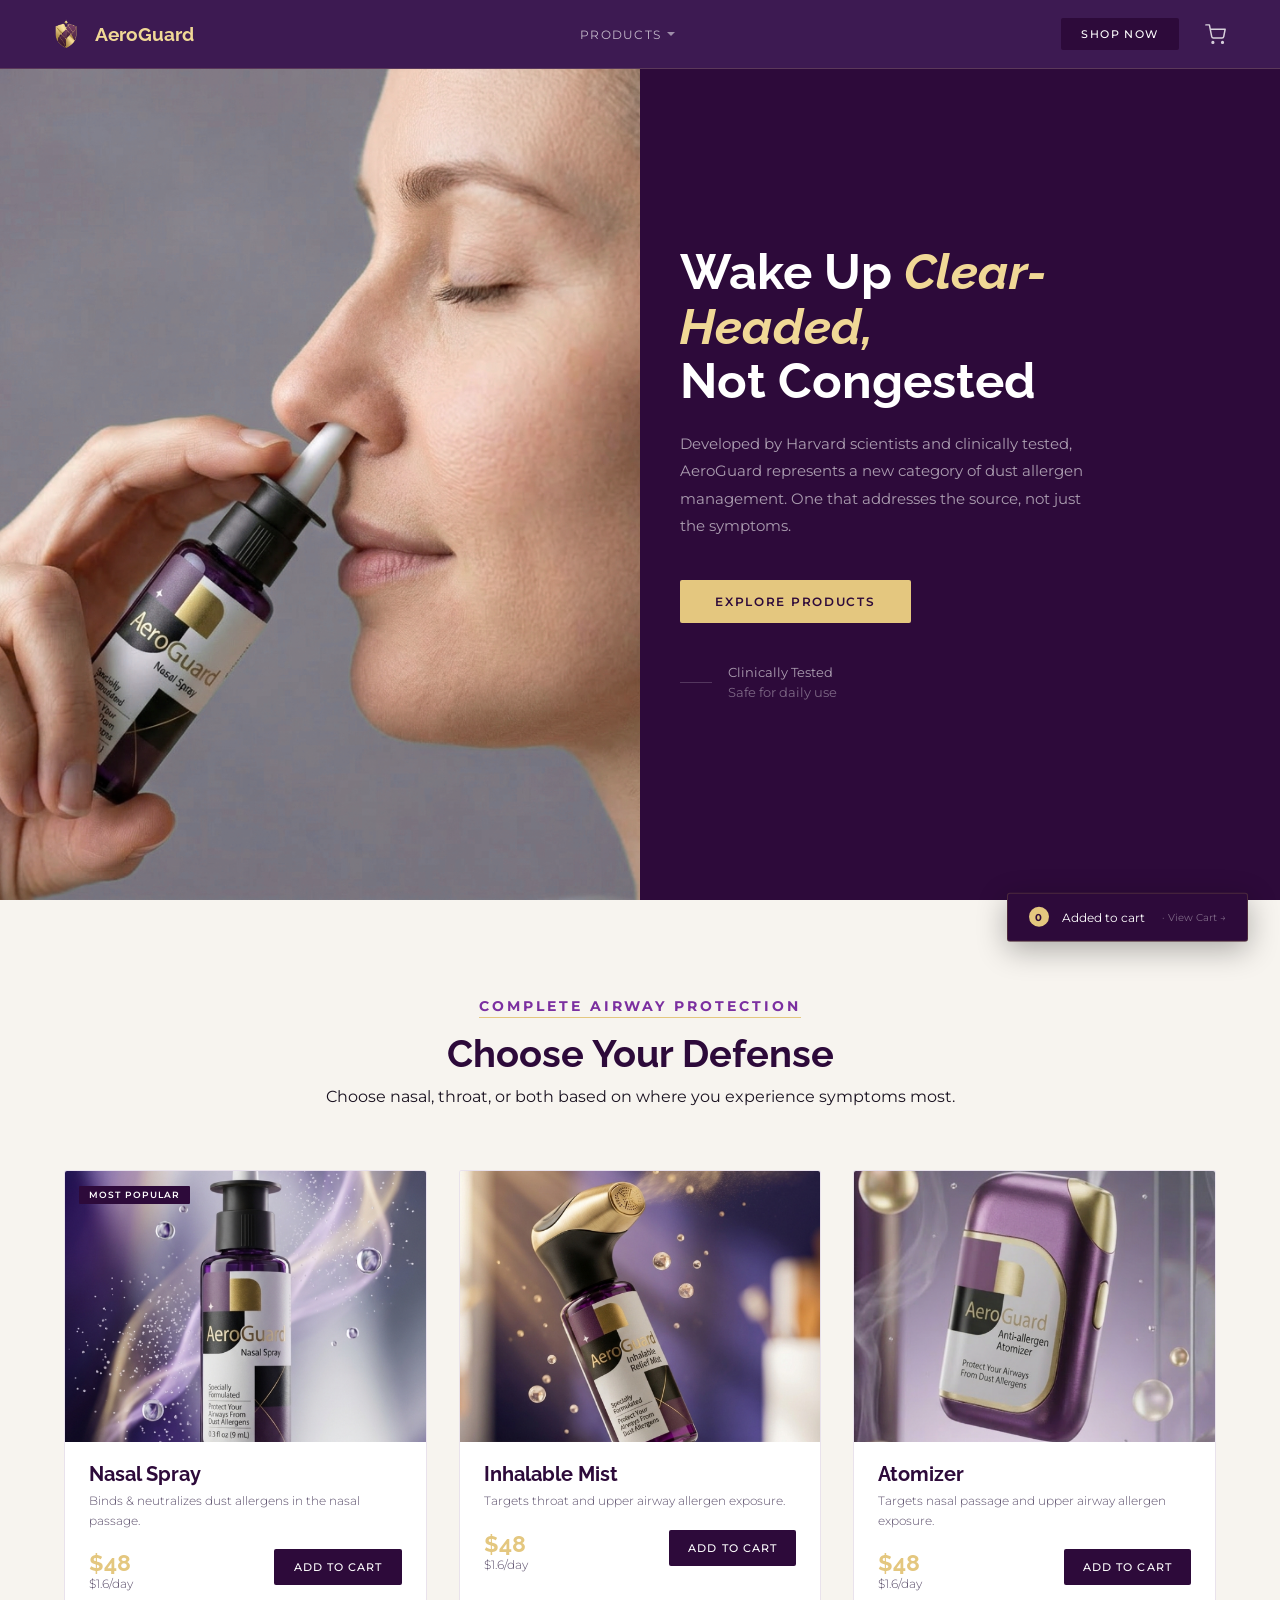
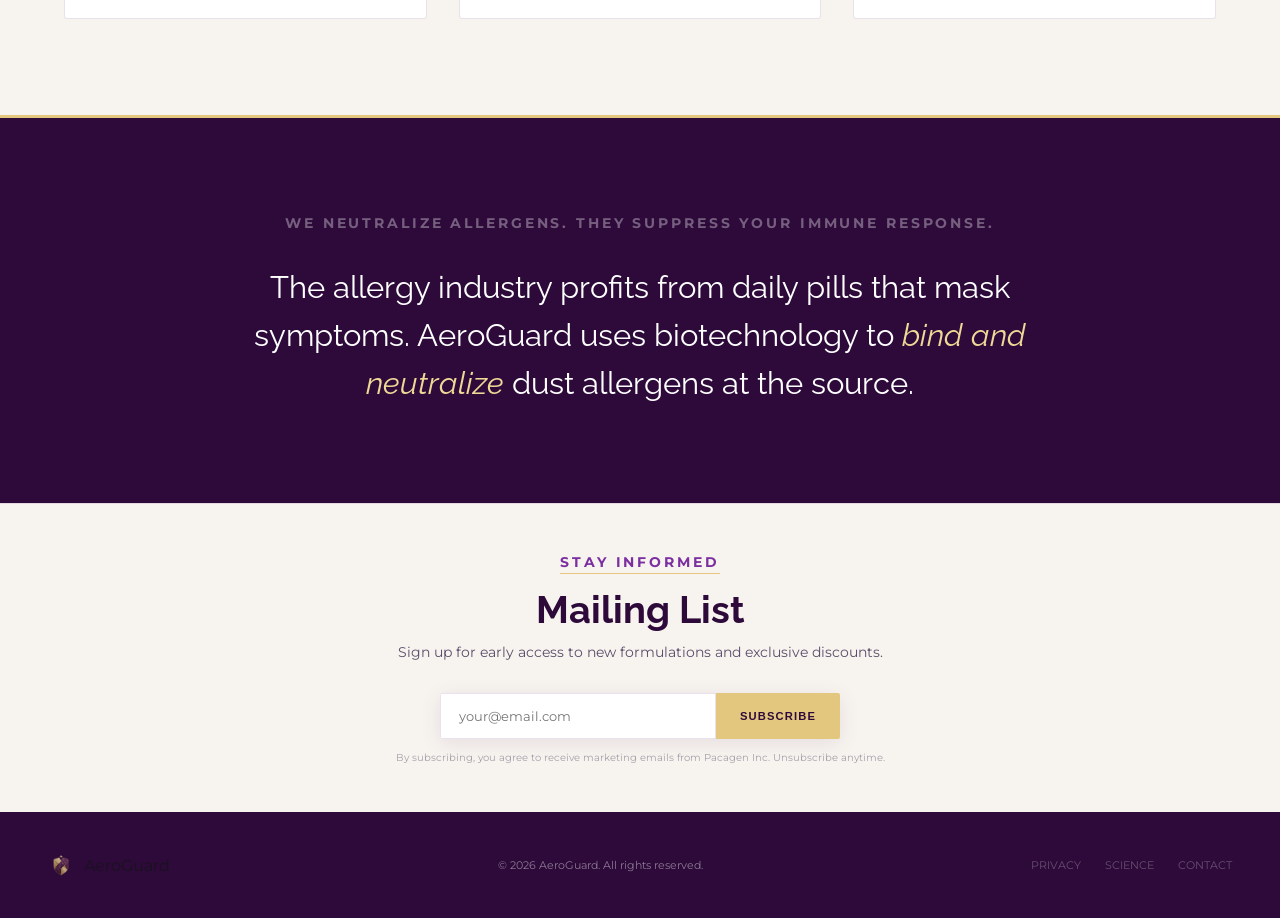
==== index.html @ 2ea902f3 "remove bundle" ====
<!DOCTYPE html>
<html lang="en">
<head>
  <script>
  !function(f,b,e,v,n,t,s)
  {if(f.fbq)return;n=f.fbq=function(){n.callMethod?
  n.callMethod.apply(n,arguments):n.queue.push(arguments)};
  if(!f._fbq)f._fbq=n;n.push=n;n.loaded=!0;n.version='2.0';
  n.queue=[];t=b.createElement(e);t.async=!0;
  t.src=v;s=b.getElementsByTagName(e)[0];
  s.parentNode.insertBefore(t,s)}(window, document,'script',
  'https://connect.facebook.net/en_US/fbevents.js');
  fbq('init', '1892840237898782');
  fbq('track', 'PageView');
  </script>
  <noscript><img height="1" width="1" style="display:none"
  src="https://www.facebook.com/tr?id=1892840237898782&ev=PageView&noscript=1"
  /></noscript>
  <meta charset="UTF-8"/>
  <meta name="viewport" content="width=device-width, initial-scale=1.0"/>
  <title>AeroGuard — Inhalable Allergy Relief</title>
  
  <link href="https://fonts.googleapis.com/css2?family=Raleway:ital,wght@0,300;0,400;0,600;0,700;1,300;1,400&family=Montserrat:wght@300;400;500;600&display=swap" rel="stylesheet"/>
  
  <link rel="stylesheet" href="assets/css/global.css" />
  <link rel="stylesheet" href="assets/css/landing-styles.css" /> 
</head>
<body>

<div id="nav-placeholder"></div>

<section class="hero">
  <div class="hero-text fade-up">
    <h1 class="hero-title">Wake Up <em>Clear-Headed,</em><br>Not Congested</h1>
    <p class="hero-body">Developed by Harvard scientists and clinically tested, AeroGuard represents a new category of dust allergen management. One that addresses the source, not just the symptoms.</p>
    
    <a href="#products" class="hero-cta">Explore Products</a>
    
    <div class="hero-proof">
      <div class="proof-line"></div>
      <div class="proof-text">
        <strong>Clinically Tested</strong>
        Safe for daily use
      </div>
    </div>
  </div>
  <div class="hero-img">
    <img src="assets/images/homepage-hero.png" alt="Homepage Hero">
  </div>
</section>

<section class="products" id="products">
  <div class="section-header fade-up">
    <div class="section-eyebrow">Complete Airway Protection</div>
    <h2 class="section-title">Choose Your Defense</h2>
    <p class="section-sub">Choose nasal, throat, or both based on where you experience symptoms most.</p>
  </div>
  
  <div class="products-grid">
    
    <div class="product-card fade-up">
      <div class="product-img-wrap" onclick="window.location.href='products/nasalspray.html'" style="cursor: pointer;">
        <div class="product-badge badge-best">Most Popular</div>
        <img src ="assets/images/nasal_spray_product.png" alt="AeroGuard Nasal Spray">
      </div>
      <div class="product-info">
        <div class="product-name" onclick="window.location.href='products/nasalspray.html'" style="cursor: pointer;">Nasal Spray</div>
        <div class="product-tagline">Binds &amp; neutralizes dust allergens in the nasal passage.</div>
        <div class="product-footer">
          <div>
            <div class="product-price">$48</div>
            <div class="product-price-sub">$1.6/day</div>
          </div>
          <button class="atc-btn btn-atc" onclick="Cart.add('nasal-spray')">Add to Cart</button>
        </div>
      </div>
    </div>

    <div class="product-card fade-up">
      <div class="product-img-wrap" onclick="window.location.href='products/inhalermist.html'" style="cursor: pointer;">
        <img src="assets/images/inhalermist_product.png" alt="AeroGuard Inhalable Mist">
      </div>
      <div class="product-info">
        <div class="product-name" onclick="window.location.href='products/inhalermist.html'" style="cursor: pointer;">Inhalable Mist</div>
        <div class="product-tagline">Targets throat and upper airway allergen exposure.</div>
        <div class="product-footer">
          <div>
            <div class="product-price">$48</div>
            <div class="product-price-sub">$1.6/day</div>
          </div>
          <button class="atc-btn btn-atc" onclick="Cart.add('inhalable-mist')">Add to Cart</button>
        </div>
      </div>
    </div>

    <div class="product-card fade-up">
      <div class="product-img-wrap" onclick="window.location.href='products/atomizer.html'" style="cursor: pointer;">
        <img src="assets/images/atomizer_product.png" alt="AeroGuard Atmoizer">
      </div>
      <div class="product-info">
        <div class="product-name" onclick="window.location.href='products/atomizer.html'" style="cursor: pointer;">Atomizer</div>
        <div class="product-tagline">Targets nasal passage and upper airway allergen exposure.</div>
        <div class="product-footer">
          <div>
            <div class="product-price">$48</div>
            <div class="product-price-sub">$1.6/day</div>
          </div>
          <button class="atc-btn btn-atc" onclick="Cart.add('atomizer')">Add to Cart</button>
        </div>
      </div>
    </div>
  </div>
</section>

<section class="statement">
  <div class="statement-kicker fade-up">We neutralize allergens. They suppress your immune response.</div>
  <p class="statement-body fade-up">The allergy industry profits from daily pills that mask symptoms. AeroGuard uses biotechnology to <em>bind and neutralize</em> dust allergens at the source.</p>
</section>

<section class="mailing">
  <div class="section-eyebrow fade-up">Stay Informed</div>
  <h2 class="section-title fade-up">Mailing List</h2>
  <p class="mailing-sub fade-up">Sign up for early access to new formulations and exclusive discounts.</p>
  <div class="mailing-form fade-up">
    <input type="email" class="mailing-input" id="mailingEmail" placeholder="your@email.com"/>
    <button class="mailing-submit" onclick="submitMailing()">Subscribe</button>
  </div>
  <p class="mailing-note">By subscribing, you agree to receive marketing emails from Pacagen Inc. Unsubscribe anytime.</p>
</section>

<div id="footer-placeholder"></div>

<div class="cart-toast" id="cartToast" onclick="window.location.href='cart.html'">
  <div class="toast-badge" id="toastBadge">0</div>
  <span id="toastMsg">Added to cart</span>
  <span style="opacity: 0.38; font-size: 0.65rem; margin-left: 0.3rem;">· View Cart →</span>
</div>

<script src="assets/js/products.js"></script>
<script src="assets/js/tracking.js"></script>
<script src="assets/js/cart-engine.js"></script>
<script src="assets/js/components.js"></script>
<script src="assets/js/ui-init.js"></script>

<script>
  // Page-specific tracking
  Tracker.pageView('Landing Page Mobile');
  
  function submitMailing() {
    const email = document.getElementById('mailingEmail').value;
    if (email && email.includes('@')) {
      Tracker.event('EmailSignup', { email: email, source: 'home_mailing_mobile' });
      alert('Thank you for subscribing!');
    }
  }
</script>

</body>
</html>
---- assets/css/global.css ----
/* Move all :root variables and the styles for the nav, footer, cart-toast, and mailing section into one file. 
/* Link this in the <head> of every page:
/* <link rel="stylesheet" href="assets/css/global.css"> */

/* CORE VARIABLES & RESET */
:root {
  --purple: #4a1060;
  --purple-deep: #2d0a3a;
  --purple-mid: #5e1a7a;
  --purple-light: #7b2fa0;
  --gold: #e4c77f;
  --gold-light: #f0d896;
  --cream: #f7f4ef;
  --offwhite: #fafaf8;
  --ink: #1a1220;
  --mid: #5a4d6a;
  --border: rgba(74,16,96,0.12);
  --transition: all 0.3s cubic-bezier(0.4, 0, 0.2, 1);
}

*, *::before, *::after { box-sizing: border-box; margin: 0; padding: 0; }

html { scroll-behavior: smooth; }
body {
  font-family: 'Montserrat', sans-serif;
  background: var(--offwhite);
  color: var(--ink);
  -webkit-font-smoothing: antialiased;
}

/* SHARED NAVIGATION & DROPDOWN */
nav {
  position: fixed; top: 0; left: 0; right: 0; z-index: 100;
  display: flex; align-items: center; justify-content: space-between;
  padding: 1rem 1.5rem;
  background: #3d1a52;
  border-bottom: 1px solid rgba(228,199,127,0.18);
}

@media (min-width: 860px) {
  nav { padding: 1rem 3rem; }
}

.nav-logo { display: flex; align-items: center; gap: 0.7rem; text-decoration: none; }
.nav-logo img { width: 36px; height: 36px; object-fit: contain; }
.nav-logo-text {
  font-family: 'Raleway', sans-serif;
  font-size: 1.2rem;
  font-weight: 700;
  color: var(--gold-light);
  white-space: nowrap;
}
.nav-links { display: none; gap: 2rem; list-style: none; }
@media (min-width: 860px) { .nav-links { display: flex; } }

.nav-links a { font-size: 0.78rem; letter-spacing: 0.1em; text-transform: uppercase; color: rgba(255,255,255,0.7); text-decoration: none; transition: var(--transition); }
.nav-links a:hover { color: var(--gold-light); }

/* DROPDOWN LOGIC */
.nav-dropdown { position: relative; }
.nav-dropdown > a { display: flex; align-items: center; gap: 0.35rem; }
.nav-dropdown > a::after { content: ''; border: 4px solid transparent; border-top-color: rgba(255,255,255,0.5); margin-top: 3px; transition: var(--transition); }
.nav-dropdown:hover > a::after { transform: rotate(180deg); margin-top: -3px; border-top-color: var(--gold-light); }

.dropdown-menu {
  display: none; position: absolute; top: 100%; left: 50%; transform: translateX(-50%);
  background: #2d1a3e; border: 1px solid rgba(228,199,127,0.15); border-radius: 3px;
  min-width: 160px; list-style: none; padding: 0.75rem 0 0.4rem;
  box-shadow: 0 8px 24px rgba(0,0,0,0.35);
}
.dropdown-menu::before { content: ''; position: absolute; top: -0.75rem; left: 0; right: 0; height: 0.75rem; background: transparent; }
.nav-dropdown:hover .dropdown-menu { display: block; }
.dropdown-menu li a { display: block; padding: 0.55rem 1.2rem; font-size: 0.72rem; color: rgba(255,255,255,0.65); white-space: nowrap; }

/* BUTTONS & UI ELEMENTS */
.btn-sm {
  font-size: 0.7rem; letter-spacing: 0.12em; text-transform: uppercase;
  background: var(--purple-deep); color: white; padding: 0.55rem 1.3rem;
  border-radius: 2px; text-decoration: none; border: none; font-weight: 500; transition: var(--transition);
}
.btn-sm:hover { background: var(--purple-mid); }

.nav-cart-btn {
  position: relative; background: none; border: none; cursor: pointer;
  color: rgba(255,255,255,0.8); padding: 0.4rem; display: flex; align-items: center;
}
.nav-cart-badge {
  display: none; position: absolute; top: -5px; right: -5px;
  background: var(--gold); color: var(--purple-deep);
  border-radius: 50%; width: 16px; height: 16px;
  font-size: 0.58rem; font-weight: 700; align-items: center; justify-content: center;
}

/* Fix for Navigation Overlap */
.nav-right {
  display: flex;
  align-items: center;
  gap: 1.2rem; /* Increased gap between Shop Now and Cart */
  flex-shrink: 0; /* Prevents the right side from squishing */
}

.nav-cart-btn {
  position: relative;
  background: none;
  border: none;
  cursor: pointer;
  color: rgba(255,255,255,0.8);
  padding: 0.4rem;
  display: flex;
  align-items: center;
  min-width: 32px; /* Ensures a consistent hit area */
}

@media (max-width: 520px) {
  .nav-logo-text { display: none; } /* Hides text on tiny screens to save space */
  .btn-sm { padding: 0.5rem 0.8rem; font-size: 0.65rem; } /* Compact button for mobile */
}

/* Original PDP ATC Button Style */
.btn-atc {
  display: inline-flex;
  align-items: center;
  justify-content: center;
  gap: 10px;
  background: var(--gold);
  color: var(--purple-deep);
  font-family: 'Montserrat', sans-serif;
  font-size: .85rem;
  font-weight: 700;
  letter-spacing: .14em;
  text-transform: uppercase;
  padding: 17px 40px;
  border: none;
  cursor: pointer;
  transition: background .2s, transform .15s;
  align-self: flex-start;
  position: relative;
  overflow: hidden; /* Necessary for the slide-up effect */
}

.btn-atc:hover {
  background: var(--gold-light);
  transform: translateY(-1px);
}

/* The Success Overlay */
.btn-atc::after {
  content: '✓ Added';
  position: absolute;
  inset: 0;
  display: flex;
  align-items: center;
  justify-content: center;
  background: #5a8a6e;
  color: white;
  font-size: .85rem;
  font-weight: 700;
  letter-spacing: .1em;
  transform: translateY(110%);
  transition: transform 0.35s cubic-bezier(0.34,1.56,0.64,1);
}

.btn-atc.added::after {
  transform: translateY(0);
}

/* Global ATC Button - Restore original size and color */
.atc-btn {
  font-family: 'Montserrat', sans-serif;
  font-size: 0.68rem;
  letter-spacing: 0.1em;
  text-transform: uppercase;
  background: var(--purple-deep);
  color: white;
  padding: 0.68rem 1.2rem;
  border: none;
  border-radius: 2px;
  cursor: pointer;
  transition: all 0.25s;
  position: relative;
  overflow: hidden;
  font-weight: 500;
}

/* CART TOAST */
.cart-toast {
  position: fixed; bottom: 2rem; right: 1rem; z-index: 200;
  background: var(--purple-deep); color: white;
  padding: 0.85rem 1.3rem; border-radius: 3px;
  display: flex; align-items: center; gap: 0.8rem; font-size: 0.78rem;
  transform: translateY(150%); transition: transform 0.4s cubic-bezier(0.34,1.56,0.64,1);
  box-shadow: 0 8px 30px rgba(0,0,0,0.3); cursor: pointer;
  border: 1px solid rgba(201,168,76,0.2);
}
@media (min-width: 860px) { .cart-toast { right: 2rem; } }
.cart-toast.show { transform: translateY(0); }
.toast-badge { background: var(--gold); color: var(--purple-deep); border-radius: 50%; width: 20px; height: 20px; display: flex; align-items: center; justify-content: center; font-size: 0.62rem; font-weight: 700; }

/* MAILING LIST */
.mailing { padding: 2rem 1.5rem; background: var(--cream); text-align: center; border-top: 1px solid var(--border); }
@media (min-width: 860px) { .mailing { padding: 3rem 3rem; } }

.section-eyebrow { font-size: 0.85rem; font-weight:bold; letter-spacing: 0.22em; text-transform: uppercase; color: var(--purple-light); margin-bottom: 0.8rem; display: inline-block; border-bottom: 1.5px solid var(--gold); padding-bottom: 0.2rem; }
h2.section-title { font-family: 'Raleway', sans-serif; font-size: clamp(1.9rem, 3vw, 2.8rem); font-weight: 700; color: var(--purple-deep); margin-bottom: 0.7rem; }

.mailing-form { display: flex; max-width: 400px; margin: 2rem auto 0.8rem; border-radius: 2px; overflow: hidden; box-shadow: 0 4px 20px rgba(74,16,96,0.1); }
.mailing-input { flex: 1; padding: 0.85rem 1.1rem; border: 1px solid var(--border); outline: none; font-family: inherit; }
.mailing-submit { background: var(--gold); color: var(--purple-deep); padding: 0 1.5rem; border: none; cursor: pointer; font-weight: 600; text-transform: uppercase; font-size: 0.7rem; letter-spacing: 0.1em; transition: var(--transition); }
.mailing-submit:hover { background: var(--purple-mid); color: white; }

.mailing-sub {
  font-family: 'Montserrat', sans-serif; /* Standard body font */
  font-size: 0.88rem; /* Matches original size */
  /*font-weight: 300;*/   /* Restores the light, clean look */
  color: var(--mid);  /* Matches original color */
  margin: 0.5rem auto 2rem; /* Matches original spacing */
  max-width: 80ch;    /* Ensures text doesn't span too wide */
}
.mailing-note {
  font-size: 0.65rem; /* Matches the original small size */
  color: var(--mid); /* Uses your defined mid-tone purple */
  opacity: 0.5;      /* Restores the original faded look */
  margin-top: 0.8rem; /* Corrects the spacing */
}

/* UTILITIES (Animations & Footer) */
.fade-up { opacity: 0; transform: translateY(18px); transition: opacity 0.6s ease, transform 0.6s ease; }
.fade-up.visible { opacity: 1; transform: translateY(0); }

footer { background: var(--purple-deep); padding: 2.5rem 1.5rem; display: flex; flex-direction: column; align-items: center; text-align: center; gap: 1.5rem; }
/* Footer Copyright Text Fix */
footer small { 
  font-size: 0.70rem; 
  color: rgba(255,255,255,0.45); /* Adjusted for better visibility than the original 0.22 */
}
@media (min-width: 860px) { footer { padding: 2.5rem 3rem; flex-direction: row; justify-content: space-between; } }
.footer-logo { display: flex; align-items: center; gap: 0.6rem; }
.footer-logo img { width: 26px; height: 26px; opacity: 0.75; }
.footer-links { display: flex; gap: 1.5rem; }
.footer-links a { font-size: 0.68rem; color: rgba(255,255,255,0.28); text-decoration: none; text-transform: uppercase; }

/* =========================================================
   MOBILE NAV — add these rules to assets/css/global.css
   ========================================================= */

/* -- Hamburger button (hidden on desktop) -- */
.nav-hamburger {
  display: none;
  flex-direction: column;
  justify-content: center;
  gap: 5px;
  background: none;
  border: none;
  cursor: pointer;
  padding: 8px;
  margin-right: auto;    /* pushes everything else to the right */
  order: -1;             /* moves hamburger before the logo in flex order */
  z-index: 200;
}
.nav-hamburger span {
  display: block;
  width: 22px;
  height: 2px;
  background: #e4c77f;
  border-radius: 2px;
  transition: transform 0.25s, opacity 0.25s;
}
/* Animate hamburger → X when open */
.nav-hamburger.is-open span:nth-child(1) { transform: translateY(7px) rotate(45deg); }
.nav-hamburger.is-open span:nth-child(2) { opacity: 0; }
.nav-hamburger.is-open span:nth-child(3) { transform: translateY(-7px) rotate(-45deg); }

/* -- Chevron toggle inside Products li -- */
.dropdown-toggle {
  display: none;          /* hidden on desktop; shown on mobile below */
  background: none;
  border: none;
  cursor: pointer;
  padding: 4px 6px;
  color: inherit;
  vertical-align: middle;
  transition: transform 0.2s;
}
.nav-dropdown.dropdown-open .dropdown-toggle {
  transform: rotate(180deg);
}

/* -- Desktop: hover-only dropdown — matches original dark purple styling -- */
@media (min-width: 769px) {
  .nav-dropdown { position: relative; }

  /* Restore original dropdown appearance (overrides nothing — just re-states it clearly) */
  .dropdown-menu {
    display: none;
    position: absolute;
    top: 100%;
    left: 50%;
    transform: translateX(-50%);
    background: #2d1a3e;
    border: 1px solid rgba(228,199,127,0.15);
    border-radius: 3px;
    min-width: 160px;
    list-style: none;
    padding: 0.75rem 0 0.4rem;
    box-shadow: 0 8px 24px rgba(0,0,0,0.35);
    z-index: 100;
  }
  /* Hover bridge so menu doesn't close when moving cursor down to it */
  .dropdown-menu::before {
    content: '';
    position: absolute;
    top: -0.75rem; left: 0; right: 0;
    height: 0.75rem;
    background: transparent;
  }
  .dropdown-menu li a {
    display: block;
    padding: 0.55rem 1.2rem;
    font-size: 0.72rem;
    color: rgba(255,255,255,0.65);
    white-space: nowrap;
    text-decoration: none;
    transition: var(--transition);
  }
  .dropdown-menu li a:hover { color: var(--gold-light); }

  /* Show on hover (desktop) */
  .nav-dropdown:hover > .dropdown-menu { display: block; }
}

/* ── Mobile breakpoint ── */
@media (max-width: 768px) {
  /* Show hamburger, hide nav-right Shop Now link (optional) */
  .nav-hamburger { display: flex; }

  /* Collapse nav-links into a slide-down panel — matches nav bar color */
  .nav-links {
    display: none;
    flex-direction: column;
    position: absolute;
    top: 100%;
    left: 0;
    right: 0;
    background: #3d1a52;
    border-top: 1px solid rgba(228,199,127,0.18);
    box-shadow: 0 8px 24px rgba(0,0,0,0.35);
    padding: 12px 0 20px;
    list-style: none;
    margin: 0;
    z-index: 150;
  }
  .nav-links.nav-open { display: flex; }

  /* Products row: link + chevron side by side */
  .nav-dropdown {
    display: flex;
    flex-wrap: wrap;
    align-items: center;
    padding: 0 20px;
  }
  .nav-dropdown > a {
    flex: 1;
    padding: 12px 0;
    font-size: 1rem;
  }

  /* Show chevron on mobile */
  .dropdown-toggle { display: inline-flex; }

  /* Dropdown items stack below, collapsed by default */
  .dropdown-menu {
    display: none;
    width: 100%;
    list-style: none;
    margin: 0;
    padding: 0 0 8px 12px;
    border-left: 2px solid rgba(228,199,127,0.25);
  }
  .nav-dropdown.dropdown-open > .dropdown-menu { display: block; }

  .dropdown-menu li a {
    display: block;
    padding: 18px 8px;
    font-size: 0.85rem;
    letter-spacing: 0.08em;
    text-transform: uppercase;
    text-decoration: none;
    color: rgba(255,255,255,0.65);
  }
  .dropdown-menu li a:hover { color: var(--gold-light); }

  /* Make sure <nav> is position:relative so the panel can anchor to it */
  nav { position: relative; }

  /* Center logo on mobile */
  .nav-logo {
    position: absolute;
    left: 50%;
    transform: translateX(-50%);
  }
}
---- assets/css/landing-styles.css ----
/* ── LANDING PAGE LAYOUT ──────────────────────────────────

/* Restore the Split Hero */
.hero {
  background: var(--purple-deep) !important;
  display: grid;
  grid-template-columns: 1fr; /* Mobile: single column, text then image */
  position: relative;
}

@media (min-width: 860px) {
  .hero {
    grid-template-columns: 1fr 1fr; /* Desktop: side-by-side */
    grid-template-rows: unset;
    min-height: 100vh;
    overflow: hidden;
  }
}

.hero-img {
  position: relative;
  overflow: hidden;
}

@media (min-width: 860px) {
  .hero-img {
    order: -1; /* desktop: image to the left of text */
  }
}

/* Mobile: image scales with screen width via aspect-ratio */
@media (max-width: 859px) {
  .hero-img {
    display: block;
    width: 100%;
    aspect-ratio: 3 / 2;
    overflow: hidden; /* clip only the image box itself, not the whole hero */
  }
  .hero-img img {
    width: 100%;
    height: 100%;
    object-fit: cover;
    object-position: center top;
    display: block;
  }
}

/* Desktop: img fills the full column height */
@media (min-width: 860px) {
  .hero-img img {
    width: 100%;
    height: 100%;
    object-fit: cover;
    object-position: center top;
    display: block;
  }
}

.hero-text {
  display: flex;
  flex-direction: column;
  justify-content: center;
  padding: 6rem 2rem 2.5rem; /* Mobile: less top gap, less bottom since image follows */
  position: relative;
  z-index: 2;
}

@media (min-width: 860px) {
  .hero-text {
    padding: 8rem 4rem 5rem 2.5rem; /* Original Desktop Padding */
  }
}

/* ── HERO TYPOGRAPHY & BUTTONS ──────────────────────────── */

h1.hero-title {
  font-family: 'Raleway', sans-serif;
  font-size: clamp(2.2rem, 3.8vw, 3.4rem); /* Matches original scale */
  font-weight: 700;
  line-height: 1.12;
  color: white;
  margin-bottom: 1.4rem;
}

h1.hero-title em {
  font-style: italic;
  color: var(--gold-light); /* Restores gold highlights */
}

.hero-body {
  font-size: 0.92rem;
  /*font-weight: 300;*/
  line-height: 1.85;
  color: rgba(255, 255, 255, 0.6); /* Original muted white */
  max-width: 42ch;
  margin-bottom: 2.5rem;
}

/* Gold Explore Button */
.hero-cta {
  display: inline-flex;
  align-items: center;
  gap: 0.5rem;
  font-family: 'Montserrat', sans-serif;
  font-size: 0.76rem;
  letter-spacing: 0.14em;
  text-transform: uppercase;
  background: var(--gold);
  color: var(--purple-deep);
  padding: 0.88rem 2.2rem;
  border-radius: 2px;
  text-decoration: none;
  font-weight: 600;
  transition: all 0.25s;
  width: fit-content;
}

.hero-cta:hover {
  background: var(--gold-light);
  transform: translateY(-1px);
  box-shadow: 0 6px 24px rgba(201,168,76,0.3);
}

/* ── HERO PROOF SECTION ─────────────────────────────────── */
.hero-proof {
  margin-top: 2.5rem; /* Matches original vertical spacing */
  display: flex; /* Aligns the line and text horizontally */
  align-items: center; /* Vertically centers the text with the line */
  gap: 1rem; /* Spacing between the line and the text block */
}

.proof-line {
  width: 2rem; /* Exact length of the horizontal line */
  height: 1px; /* Line thickness */
  background: rgba(255, 255, 255, 0.18); /* Muted white color */
}

.proof-text {
  font-size: 0.82rem; /* Small, secondary text size */
  color: rgba(255, 255, 255, 0.38); /* Faded white for the sub-text */
  line-height: 1.5; /* Line height for readability */
}

.proof-text strong {
  display: block; /* Forces the bold title to its own line */
  color: rgba(255, 255, 255, 0.6); /* Brighter white for the title */
  font-weight: 400; /* Semi-bold weight */
}

/*--- product section text? ---*/
/* Center the Product Section Header */
.section-header {
  text-align: center; /* Centers text globally within the header */
  margin-bottom: 4rem; /* Restores original spacing before the grid */
}

/* Ensure the eyebrow is centered if it's an inline-block */
.section-eyebrow {
  display: inline-block; /* Allows text-align to affect it */
  margin: 0 auto 0.8rem; /* Centers the block itself */
}

.section-sub {
  margin: 0 auto; /* Centers the description paragraph */
  max-width: 80ch; /* Restores the original readable line length */
}

/* ── PRODUCT SECTION ────────────────────────────────────── */

.products { padding: 3rem 1.5rem; background: var(--cream); }
@media (min-width: 860px) { .products { padding: 6rem 3rem; } }

.products-grid {
  display: grid;
  grid-template-columns: 1fr;
  gap: 2rem;
  max-width: 1152px;
  margin: 0 auto;
}

@media (min-width: 860px) {
  .products-grid { grid-template-columns: repeat(3, 1fr); }
}

.product-card {
  background: white;
  border-radius: 3px;
  overflow: hidden;
  border: 1px solid var(--border);
  transition: transform 0.3s, box-shadow 0.3s;
  cursor: pointer;
  display: flex;
  flex-direction: column;
}

/* IMAGE HEIGHT FIX: Use 4/3 ratio so images aren't "too tall" on mobile */
.product-img-wrap {
  width: 100%;
  aspect-ratio: 4 / 3; 
  /* aspect-ratio: 1; */
  background: linear-gradient(135deg, #f0e8f5, #e8ddf0);
  position: relative;
  display: flex;
  align-items: center;
  justify-content: center;
  overflow: hidden;
  position: relative;
}

.product-badge {
  position: absolute; /* */
  top: 0.9rem; /* */
  left: 0.9rem; /* */
  font-size: 0.58rem; /* */
  letter-spacing: 0.12em; /* */
  text-transform: uppercase; /* */
  padding: 0.22rem 0.6rem; /* */
  border-radius: 1px; /* */
  font-weight: 600; /* */
  z-index: 2; /* Ensures it stays above the image */
}

.product-footer {
  display: flex; /* */
  align-items: center; /* */
  justify-content: space-between; /* */
}

/* Specific colors for the "Most Popular" badge */
.badge-best {
  background: var(--purple-deep); /* */
  color: white; /* */
}

.badge-bundle{
  background: var(--gold); /* */
  color: var(--purple-deep); /* */
}

.product-img-wrap img {
  width: 100%;
  height: 100%;
  object-fit: cover; /* Changed to contain to ensure product isn't cropped */
  padding: 0;    /* Adds breathing room around the product image */
}

/* ── PRODUCT INFO & FONTS ──────────────────────────────── */

.product-info { padding: 1.3rem 1.5rem 1.7rem; }

.product-name {
  font-family: 'Raleway', sans-serif;
  font-size: 1.25rem;
  font-weight: 700;
  color: var(--purple-deep);
  margin-bottom: 0.3rem;
}

.product-tagline {
  font-size: 0.78rem;
  color: var(--mid);
  font-weight: 300;
  line-height: 1.55;
  margin-bottom: 1.2rem;
}

.product-price {
  font-family: 'Raleway', sans-serif;
  font-size: 1.45rem;
  font-weight: 700;
  color: var(--gold);
}

.product-price-sub {
  font-size: 0.75rem;
  color: var(--mid);
  font-weight: 300;
}

/* ── STATEMENT SECTION ─────────────────────────────────── */

.statement {
  border-top: 3px solid var(--gold);
  padding: 3rem 1.5rem;
  background: var(--purple-deep);
  text-align: center;
}

@media (min-width: 860px) {
  .statement {
    padding: 6rem 3rem;
  }
}

.statement-kicker {
  font-size: 0.9rem; /* Matches original small size */
  letter-spacing: 0.2em; /* Restores the wide tracking */
  font-weight: bold;
  text-transform: uppercase; /* Forces all caps */
  color: rgba(255, 255, 255, 0.35); /* Restores the original faded white */
  margin-bottom: 2rem; /* Spacing before the main statement text */
  position: relative; /* Essential for z-index layering */
  z-index: 1; /* Ensures it sits above any background glow */
}

.statement-body {
  font-family: 'Raleway', sans-serif;
  font-size: clamp(1.35rem, 2.4vw, 2.1rem);
  font-weight: 400;
  line-height: 1.55;
  color: white;
  max-width: 780px;
  margin: 0 auto;
}

.statement-body em {
  font-style: italic;
  color: var(--gold-light);
}
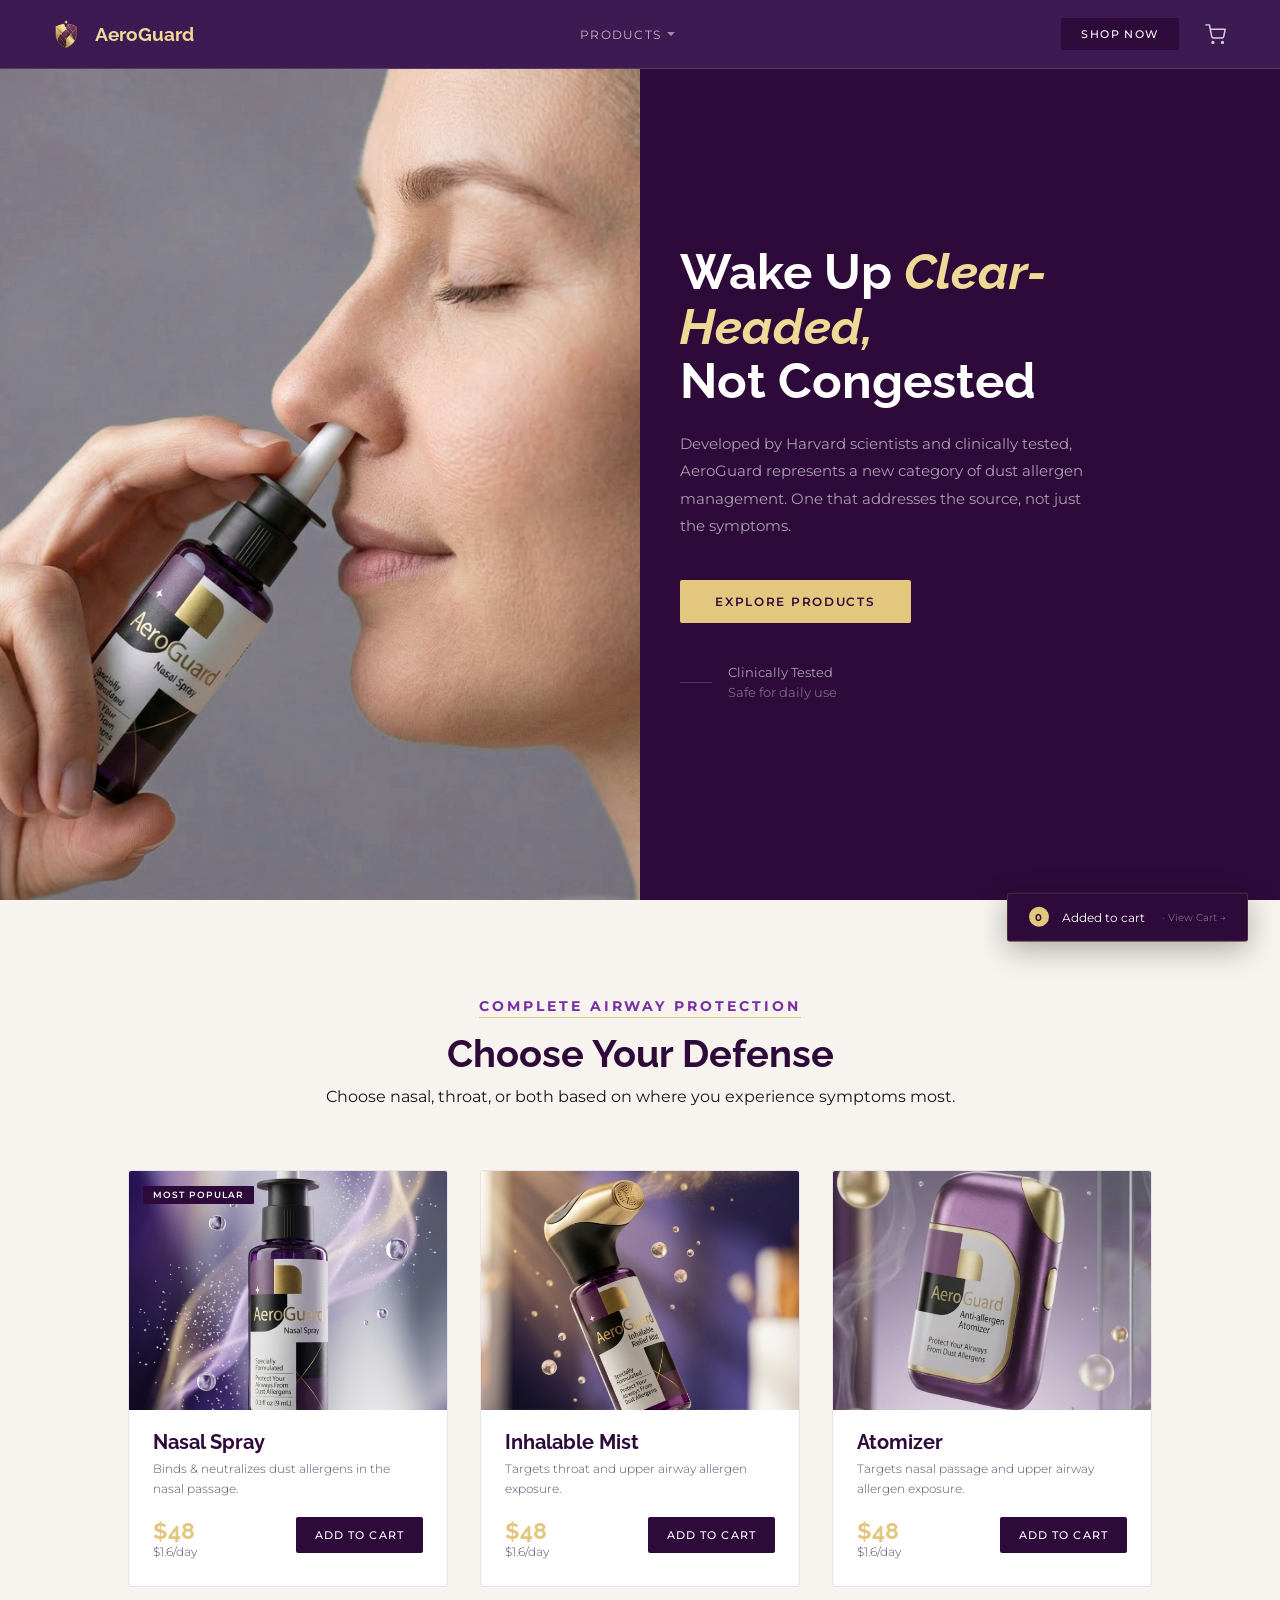
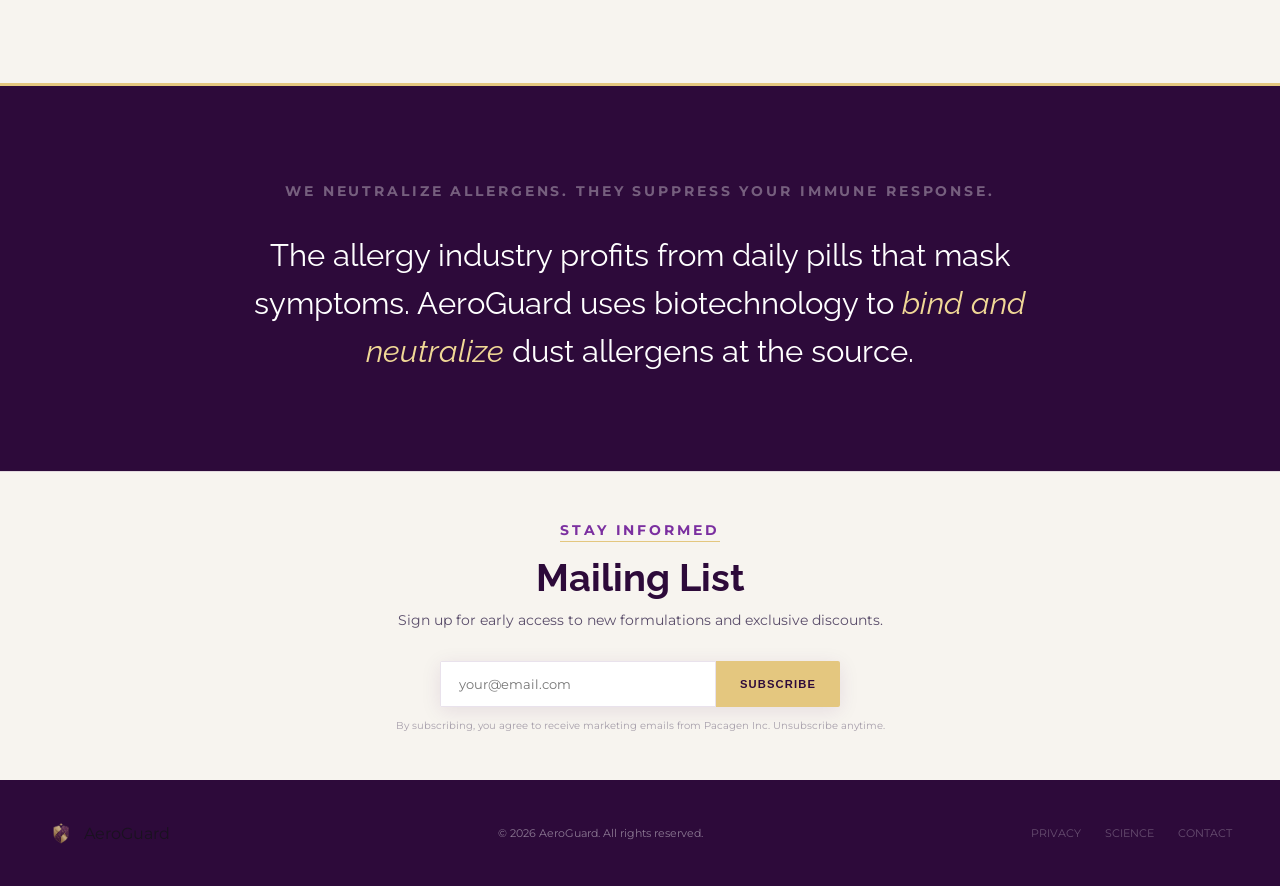
==== commit 10bce14c: "converge pixel" ====
--- a/index.html
+++ b/index.html
@@ -1,21 +1,13 @@
 <!DOCTYPE html>
 <html lang="en">
 <head>
+
+  <script src="https://static.runconverge.com/pixels/w557uh.js" async></script>
   <script>
-  !function(f,b,e,v,n,t,s)
-  {if(f.fbq)return;n=f.fbq=function(){n.callMethod?
-  n.callMethod.apply(n,arguments):n.queue.push(arguments)};
-  if(!f._fbq)f._fbq=n;n.push=n;n.loaded=!0;n.version='2.0';
-  n.queue=[];t=b.createElement(e);t.async=!0;
-  t.src=v;s=b.getElementsByTagName(e)[0];
-  s.parentNode.insertBefore(t,s)}(window, document,'script',
-  'https://connect.facebook.net/en_US/fbevents.js');
-  fbq('init', '1892840237898782');
-  fbq('track', 'PageView');
+    window.cvg||(cvg=function(){cvg.process?cvg.process.apply(cvg,arguments):cvg.queue.push(arguments)},cvg.queue=[]);
+    cvg({method:"track",eventName:"$page_load"});
   </script>
-  <noscript><img height="1" width="1" style="display:none"
-  src="https://www.facebook.com/tr?id=1892840237898782&ev=PageView&noscript=1"
-  /></noscript>
+
   <meta charset="UTF-8"/>
   <meta name="viewport" content="width=device-width, initial-scale=1.0"/>
   <title>AeroGuard — Inhalable Allergy Relief</title>
--- a/assets/css/landing-styles.css
+++ b/assets/css/landing-styles.css
@@ -28,19 +28,18 @@
   }
 }
 
-/* Mobile: image scales with screen width via aspect-ratio */
+/* Mobile: let the image define its own height — no cropping */
 @media (max-width: 859px) {
   .hero-img {
     display: block;
     width: 100%;
-    aspect-ratio: 3 / 2;
-    overflow: hidden; /* clip only the image box itself, not the whole hero */
   }
   .hero-img img {
     width: 100%;
-    height: 100%;
+    height: auto;
+    max-height: 420px;
     object-fit: cover;
-    object-position: center top;
+    object-position: center center;
     display: block;
   }
 }
@@ -174,7 +173,7 @@
   display: grid;
   grid-template-columns: 1fr;
   gap: 2rem;
-  max-width: 1152px;
+  max-width: 1024px;
   margin: 0 auto;
 }
 
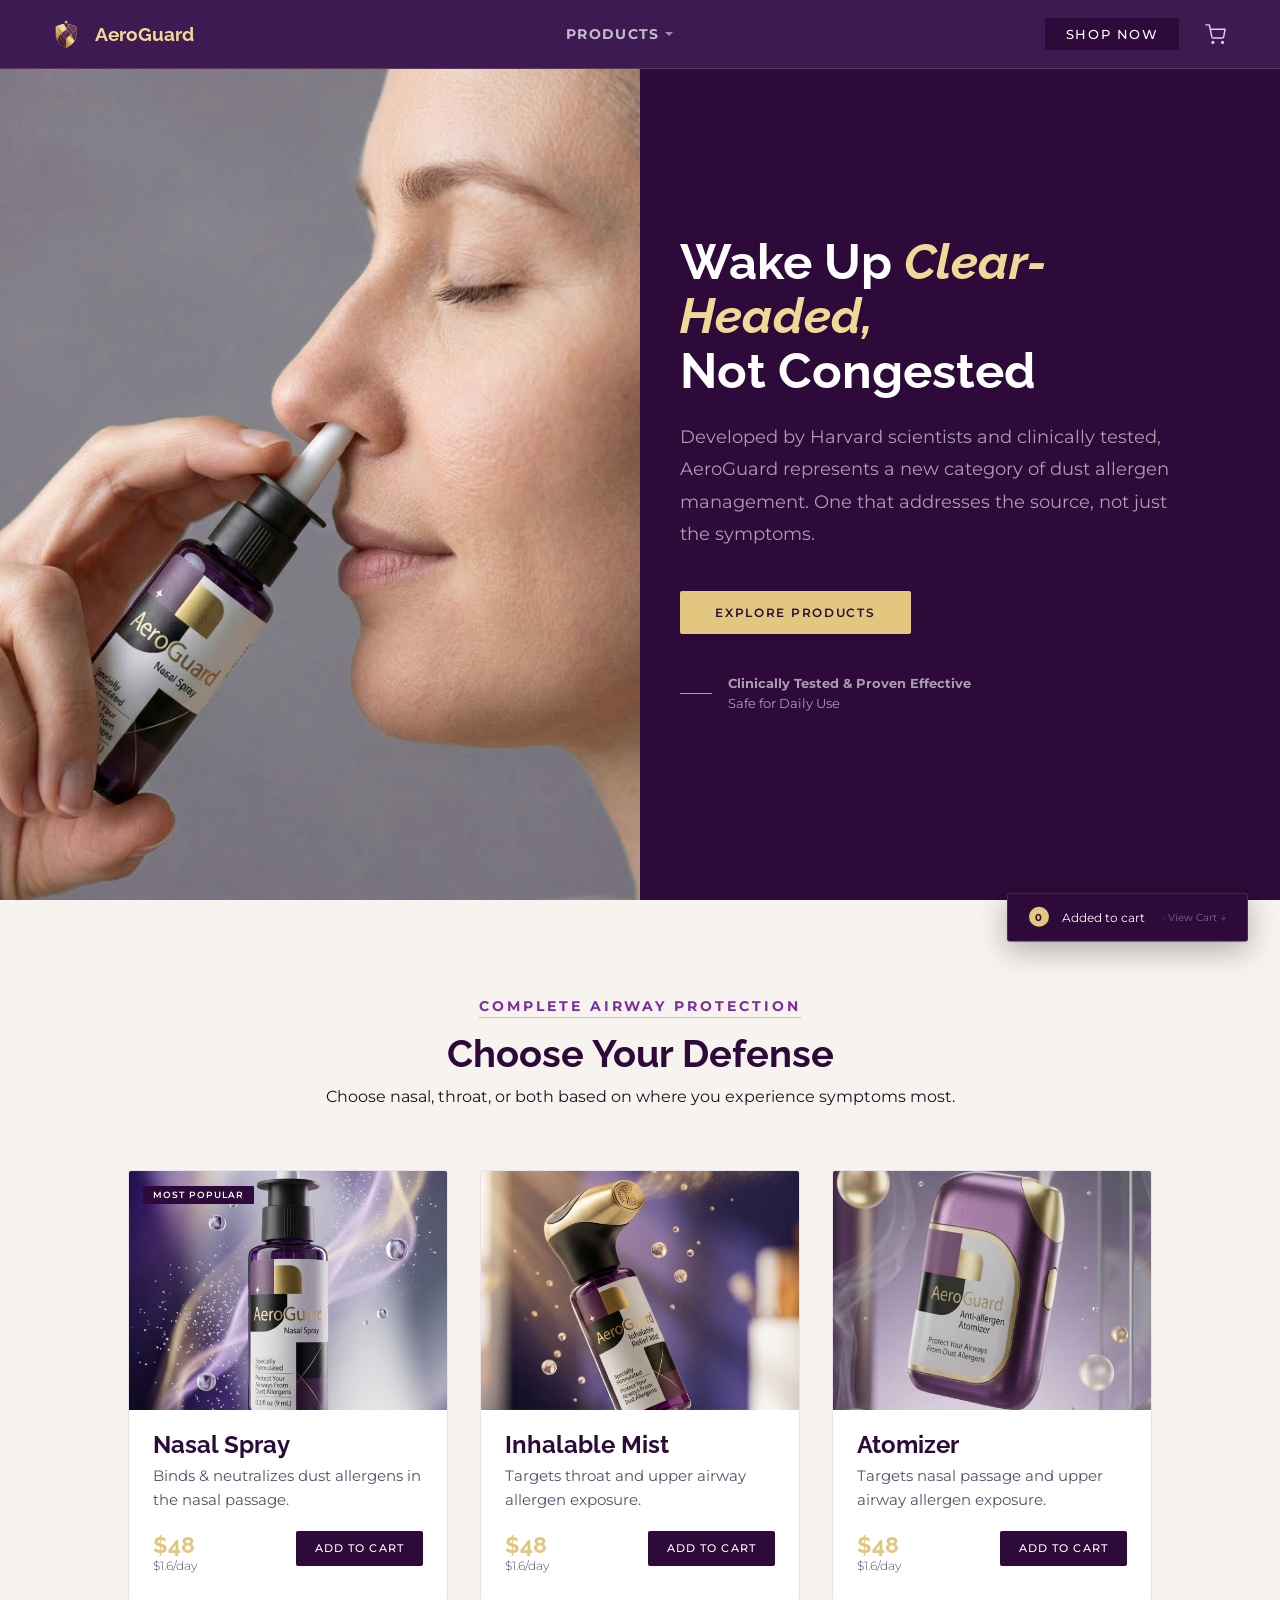
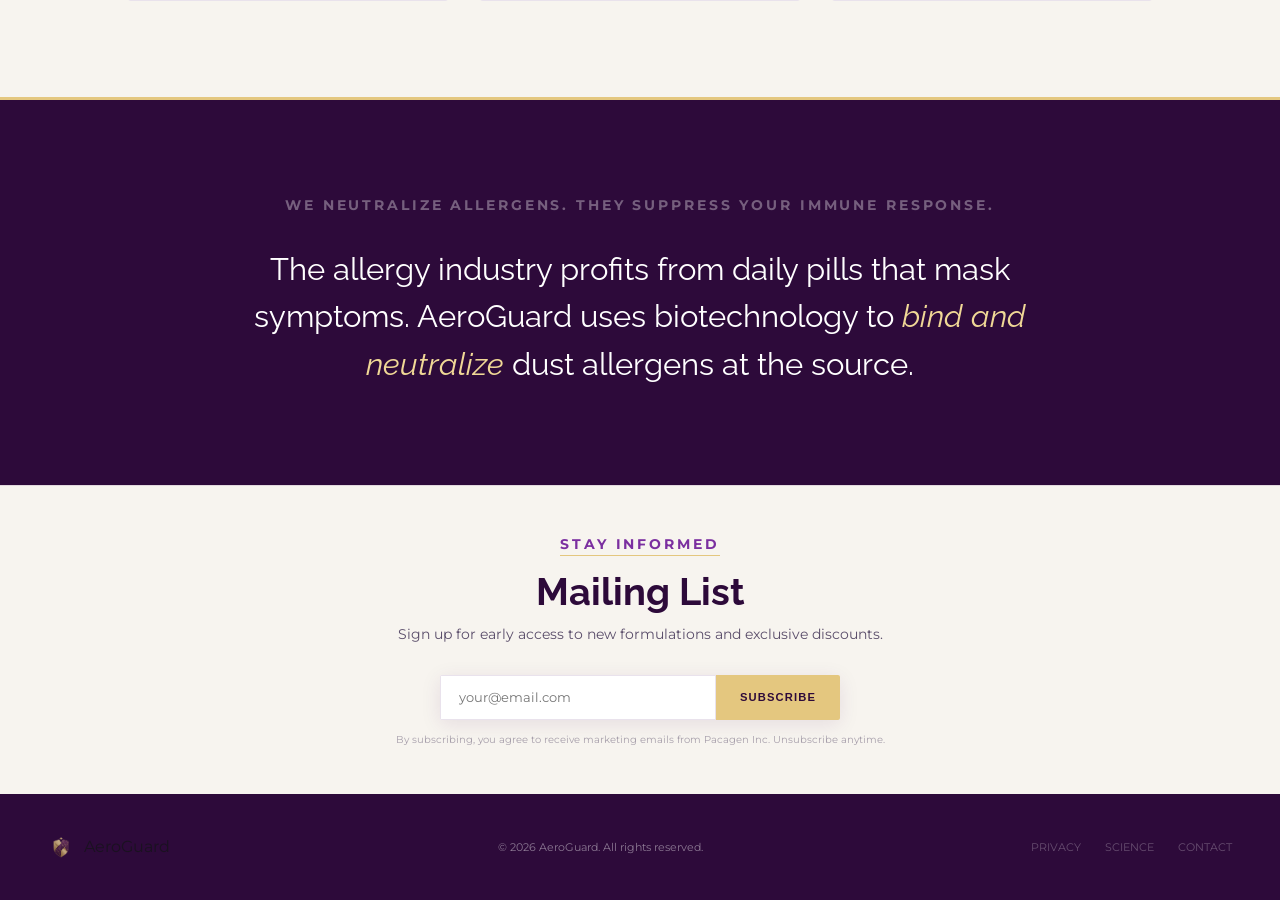
==== commit 79602624: "font changes" ====
--- a/index.html
+++ b/index.html
@@ -2,11 +2,11 @@
 <html lang="en">
 <head>
 
-  <script src="https://static.runconverge.com/pixels/w557uh.js" async></script>
+  <!-- <script src="https://static.runconverge.com/pixels/w557uh.js" async></script>
   <script>
     window.cvg||(cvg=function(){cvg.process?cvg.process.apply(cvg,arguments):cvg.queue.push(arguments)},cvg.queue=[]);
     cvg({method:"track",eventName:"$page_load"});
-  </script>
+  </script> -->
 
   <meta charset="UTF-8"/>
   <meta name="viewport" content="width=device-width, initial-scale=1.0"/>
@@ -31,8 +31,8 @@
     <div class="hero-proof">
       <div class="proof-line"></div>
       <div class="proof-text">
-        <strong>Clinically Tested</strong>
-        Safe for daily use
+        Clinically Tested &amp; Proven Effective
+        <strong>Safe for Daily Use</strong>
       </div>
     </div>
   </div>
--- a/assets/css/global.css
+++ b/assets/css/global.css
@@ -53,7 +53,7 @@
 .nav-links { display: none; gap: 2rem; list-style: none; }
 @media (min-width: 860px) { .nav-links { display: flex; } }
 
-.nav-links a { font-size: 0.78rem; letter-spacing: 0.1em; text-transform: uppercase; color: rgba(255,255,255,0.7); text-decoration: none; transition: var(--transition); }
+.nav-links a { font-size: 0.85rem; letter-spacing: 0.1em; font-weight: 700; text-transform: uppercase; color: rgba(255,255,255,0.7); text-decoration: none; transition: var(--transition); }
 .nav-links a:hover { color: var(--gold-light); }
 
 /* DROPDOWN LOGIC */
@@ -74,7 +74,7 @@
 
 /* BUTTONS & UI ELEMENTS */
 .btn-sm {
-  font-size: 0.7rem; letter-spacing: 0.12em; text-transform: uppercase;
+  font-size: 0.8rem; letter-spacing: 0.12em; text-transform: uppercase;
   background: var(--purple-deep); color: white; padding: 0.55rem 1.3rem;
   border-radius: 2px; text-decoration: none; border: none; font-weight: 500; transition: var(--transition);
 }
--- a/assets/css/landing-styles.css
+++ b/assets/css/landing-styles.css
@@ -87,7 +87,7 @@
 }
 
 .hero-body {
-  font-size: 0.92rem;
+  font-size: 1.1rem;
   /*font-weight: 300;*/
   line-height: 1.85;
   color: rgba(255, 255, 255, 0.6); /* Original muted white */
@@ -131,13 +131,14 @@
 .proof-line {
   width: 2rem; /* Exact length of the horizontal line */
   height: 1px; /* Line thickness */
-  background: rgba(255, 255, 255, 0.18); /* Muted white color */
+  background: rgba(255, 255, 255, 0.6) 
 }
 
 .proof-text {
   font-size: 0.82rem; /* Small, secondary text size */
-  color: rgba(255, 255, 255, 0.38); /* Faded white for the sub-text */
+  color: rgba(255, 255, 255, 0.6); 
   line-height: 1.5; /* Line height for readability */
+  font-weight: bold;
 }
 
 .proof-text strong {
@@ -249,16 +250,16 @@
 
 .product-name {
   font-family: 'Raleway', sans-serif;
-  font-size: 1.25rem;
+  font-size: 1.5rem;
   font-weight: 700;
   color: var(--purple-deep);
   margin-bottom: 0.3rem;
 }
 
 .product-tagline {
-  font-size: 0.78rem;
+  font-size: 0.95rem;
   color: var(--mid);
-  font-weight: 300;
+  font-weight: 400;
   line-height: 1.55;
   margin-bottom: 1.2rem;
 }
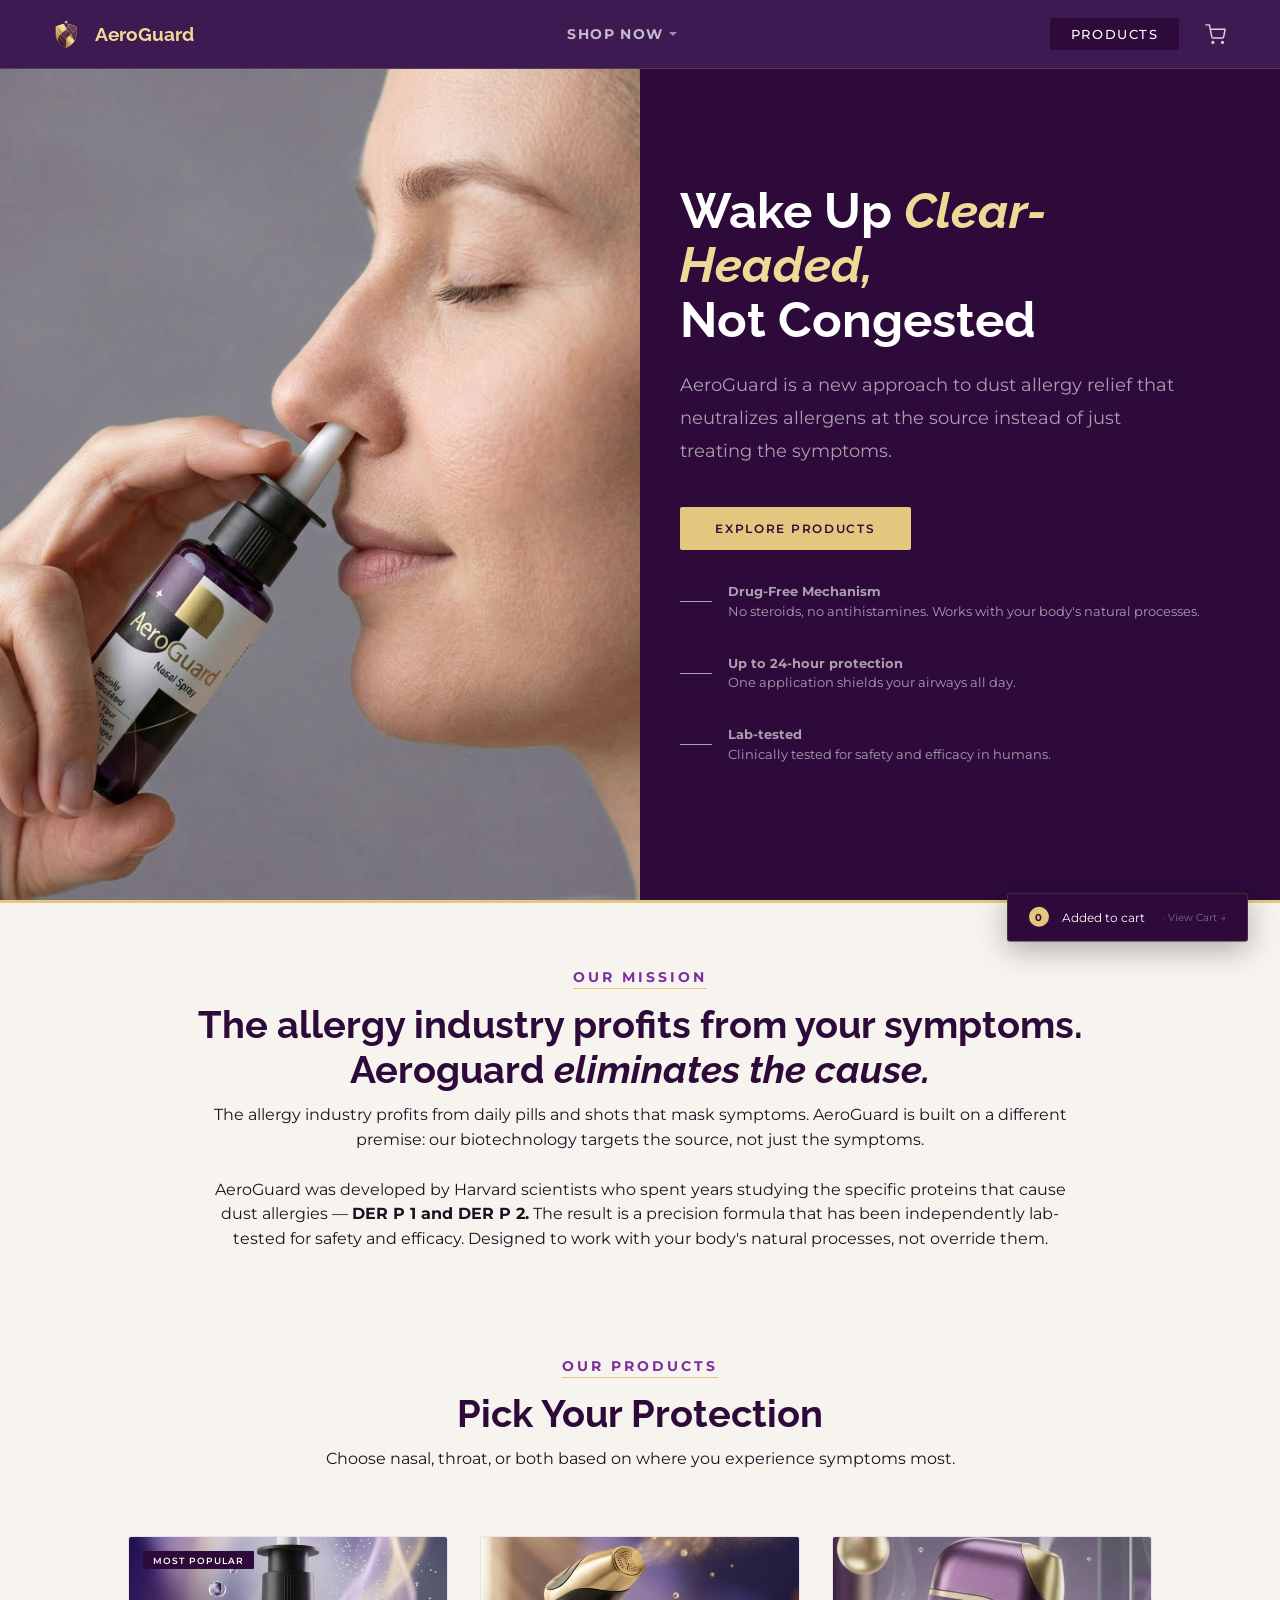
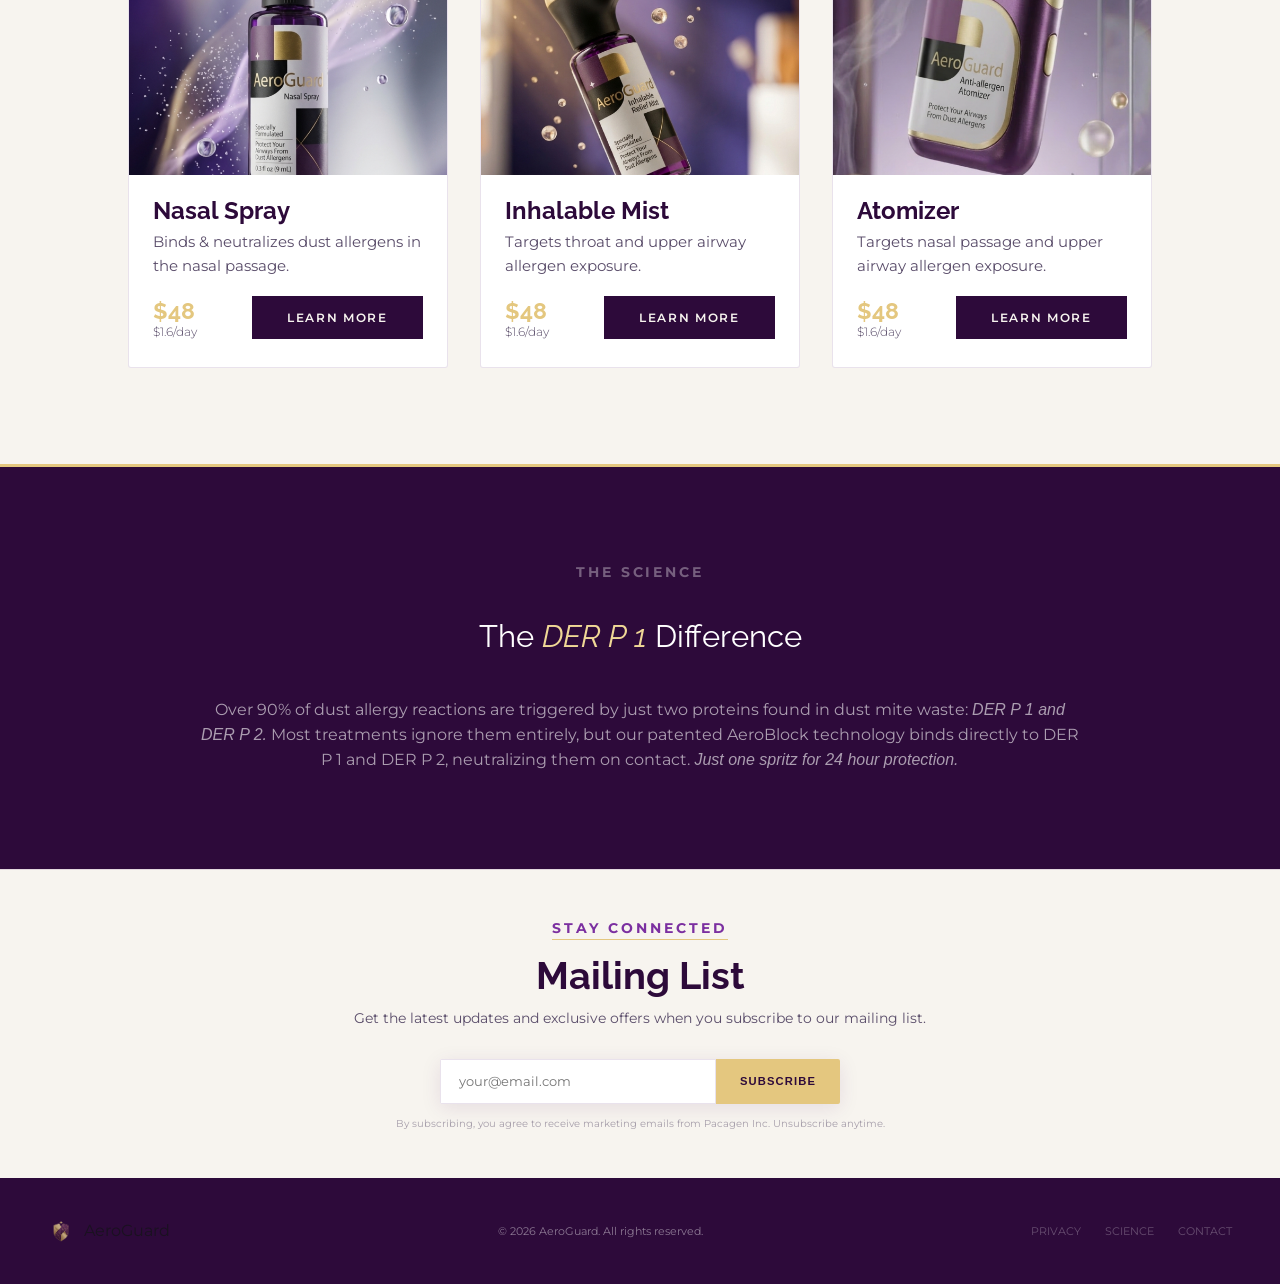
==== commit 53369636: "copy changes, homepage button changes" ====
--- a/index.html
+++ b/index.html
@@ -24,27 +24,59 @@
 <section class="hero">
   <div class="hero-text fade-up">
     <h1 class="hero-title">Wake Up <em>Clear-Headed,</em><br>Not Congested</h1>
-    <p class="hero-body">Developed by Harvard scientists and clinically tested, AeroGuard represents a new category of dust allergen management. One that addresses the source, not just the symptoms.</p>
+    <p class="hero-body">AeroGuard is a new approach to dust allergy relief that neutralizes allergens at the source instead of just treating the symptoms.</p>
     
     <a href="#products" class="hero-cta">Explore Products</a>
     
     <div class="hero-proof">
       <div class="proof-line"></div>
       <div class="proof-text">
-        Clinically Tested &amp; Proven Effective
-        <strong>Safe for Daily Use</strong>
+        Drug-Free Mechanism
+        <strong>No steroids, no antihistamines. Works with your body's natural processes.</strong>
       </div>
     </div>
+
+    <div class="hero-proof">
+      <div class="proof-line"></div>
+      <div class="proof-text">
+        Up to 24-hour protection
+        <strong>One application shields your airways all day.</strong>
+      </div>
+    </div>
+
+    <div class="hero-proof">
+      <div class="proof-line"></div>
+      <div class="proof-text">
+        Lab-tested
+        <strong>Clinically tested for safety and efficacy in humans.</strong>
+      </div>
+    </div>
+
   </div>
   <div class="hero-img">
     <img src="assets/images/homepage-hero.png" alt="Homepage Hero">
   </div>
 </section>
 
+<section class="science" id="mission">
+  <div class="section-header fade-up">
+    <div class="section-eyebrow fade-up">Our Mission</div>
+    <h2 class="section-title fade-up">
+      The allergy industry profits from your symptoms. 
+      <br>Aeroguard <em>eliminates the cause.</em>
+    </h2>
+    <p class="section-sub">
+    The allergy industry profits from daily pills and shots that mask symptoms. AeroGuard is built on a different premise: our biotechnology targets the source, not just the symptoms.
+    <br><br>
+    AeroGuard was developed by Harvard scientists who spent years studying the specific proteins that cause dust allergies — <strong>DER P 1 and DER P 2.</strong> The result is a precision formula that has been independently lab-tested for safety and efficacy. Designed to work with your body's natural processes, not override them.
+    </p>
+  </div>
+</section>
+
 <section class="products" id="products">
   <div class="section-header fade-up">
-    <div class="section-eyebrow">Complete Airway Protection</div>
-    <h2 class="section-title">Choose Your Defense</h2>
+    <div class="section-eyebrow">Our Products</div>
+    <h2 class="section-title">Pick Your Protection</h2>
     <p class="section-sub">Choose nasal, throat, or both based on where you experience symptoms most.</p>
   </div>
   
@@ -63,7 +95,8 @@
             <div class="product-price">$48</div>
             <div class="product-price-sub">$1.6/day</div>
           </div>
-          <button class="atc-btn btn-atc" onclick="Cart.add('nasal-spray')">Add to Cart</button>
+          <button class="product-cta" onclick="window.location.href='products/nasalspray.html'" style="cursor: pointer;">Learn More</button>
+          <!-- <button class="atc-btn btn-atc" onclick="Cart.add('nasal-spray')">Add to Cart</button> -->
         </div>
       </div>
     </div>
@@ -80,7 +113,8 @@
             <div class="product-price">$48</div>
             <div class="product-price-sub">$1.6/day</div>
           </div>
-          <button class="atc-btn btn-atc" onclick="Cart.add('inhalable-mist')">Add to Cart</button>
+          <button class="product-cta" onclick="window.location.href='products/inhalermist.html'" style="cursor: pointer;">Learn More</button>
+          <!-- <button class="atc-btn btn-atc" onclick="Cart.add('inhalable-mist')">Add to Cart</button> -->
         </div>
       </div>
     </div>
@@ -97,22 +131,27 @@
             <div class="product-price">$48</div>
             <div class="product-price-sub">$1.6/day</div>
           </div>
-          <button class="atc-btn btn-atc" onclick="Cart.add('atomizer')">Add to Cart</button>
+          <button class="product-cta" onclick="window.location.href='products/atomizer.html'" style="cursor: pointer;">Learn More</button>
+          <!-- <button class="atc-btn btn-atc" onclick="Cart.add('atomizer')">Add to Cart</button> -->
         </div>
       </div>
     </div>
   </div>
 </section>
 
-<section class="statement">
-  <div class="statement-kicker fade-up">We neutralize allergens. They suppress your immune response.</div>
-  <p class="statement-body fade-up">The allergy industry profits from daily pills that mask symptoms. AeroGuard uses biotechnology to <em>bind and neutralize</em> dust allergens at the source.</p>
+<section class="statement" id="science">
+  <div class="statement-kicker fade-up">The Science</div>
+  <p class="statement-body fade-up">The <em>DER P 1</em> Difference</p>
+  <br><br>
+  <p class="section-sub" style="color:rgba(255, 255, 255, 0.6)">
+    Over 90% of dust allergy reactions are triggered by just two proteins found in dust mite waste: <em>DER P 1 and DER P 2.</em> Most treatments ignore them entirely, but our patented AeroBlock technology binds directly to DER P 1 and DER P 2, neutralizing them on contact. <em>Just one spritz for 24 hour protection.</em>
+  </p>
 </section>
 
 <section class="mailing">
-  <div class="section-eyebrow fade-up">Stay Informed</div>
+  <div class="section-eyebrow fade-up">Stay Connected</div>
   <h2 class="section-title fade-up">Mailing List</h2>
-  <p class="mailing-sub fade-up">Sign up for early access to new formulations and exclusive discounts.</p>
+  <p class="mailing-sub fade-up">Get the latest updates and exclusive offers when you subscribe to our mailing list.</p>
   <div class="mailing-form fade-up">
     <input type="email" class="mailing-input" id="mailingEmail" placeholder="your@email.com"/>
     <button class="mailing-submit" onclick="submitMailing()">Subscribe</button>
--- a/assets/css/landing-styles.css
+++ b/assets/css/landing-styles.css
@@ -122,7 +122,7 @@
 
 /* ── HERO PROOF SECTION ─────────────────────────────────── */
 .hero-proof {
-  margin-top: 2.5rem; /* Matches original vertical spacing */
+  margin-top: 2.0rem; /* Matches original vertical spacing */
   display: flex; /* Aligns the line and text horizontally */
   align-items: center; /* Vertically centers the text with the line */
   gap: 1rem; /* Spacing between the line and the text block */
@@ -147,6 +147,14 @@
   font-weight: 400; /* Semi-bold weight */
 }
 
+
+.science {
+  padding: 1.5rem 1.5rem 1.5rem; 
+  background: var(--cream);
+  border-top: 3px solid var(--gold);
+}
+@media (min-width: 860px) { .science { padding: 4rem 1.5rem 1rem; } }
+
 /*--- product section text? ---*/
 /* Center the Product Section Header */
 .section-header {
@@ -163,12 +171,13 @@
 .section-sub {
   margin: 0 auto; /* Centers the description paragraph */
   max-width: 80ch; /* Restores the original readable line length */
+  line-height:1.55;
 }
 
 /* ── PRODUCT SECTION ────────────────────────────────────── */
 
 .products { padding: 3rem 1.5rem; background: var(--cream); }
-@media (min-width: 860px) { .products { padding: 6rem 3rem; } }
+@media (min-width: 860px) { .products { padding: 1.5rem 3rem 6rem; } }
 
 .products-grid {
   display: grid;
@@ -277,6 +286,30 @@
   font-weight: 300;
 }
 
+.product-cta {
+  display: inline-flex;
+  align-items: center;
+  gap: 0.5rem;
+  font-family: 'Montserrat', sans-serif;
+  font-size: 0.75rem;
+  letter-spacing: 0.14em;
+  text-transform: uppercase;
+  background: var(--purple-deep);
+  color: var(--cream);
+  padding: 0.88rem 2.2rem;
+  text-decoration: none;
+  font-weight: 600;
+  transition: all 0.25s;
+  width: fit-content;
+  border: none;
+}
+
+.product-cta:hover {
+  background: var(--gold-light);
+  transform: translateY(-1px);
+  box-shadow: 0 6px 24px rgba(201,168,76,0.3);
+}
+
 /* ── STATEMENT SECTION ─────────────────────────────────── */
 
 .statement {
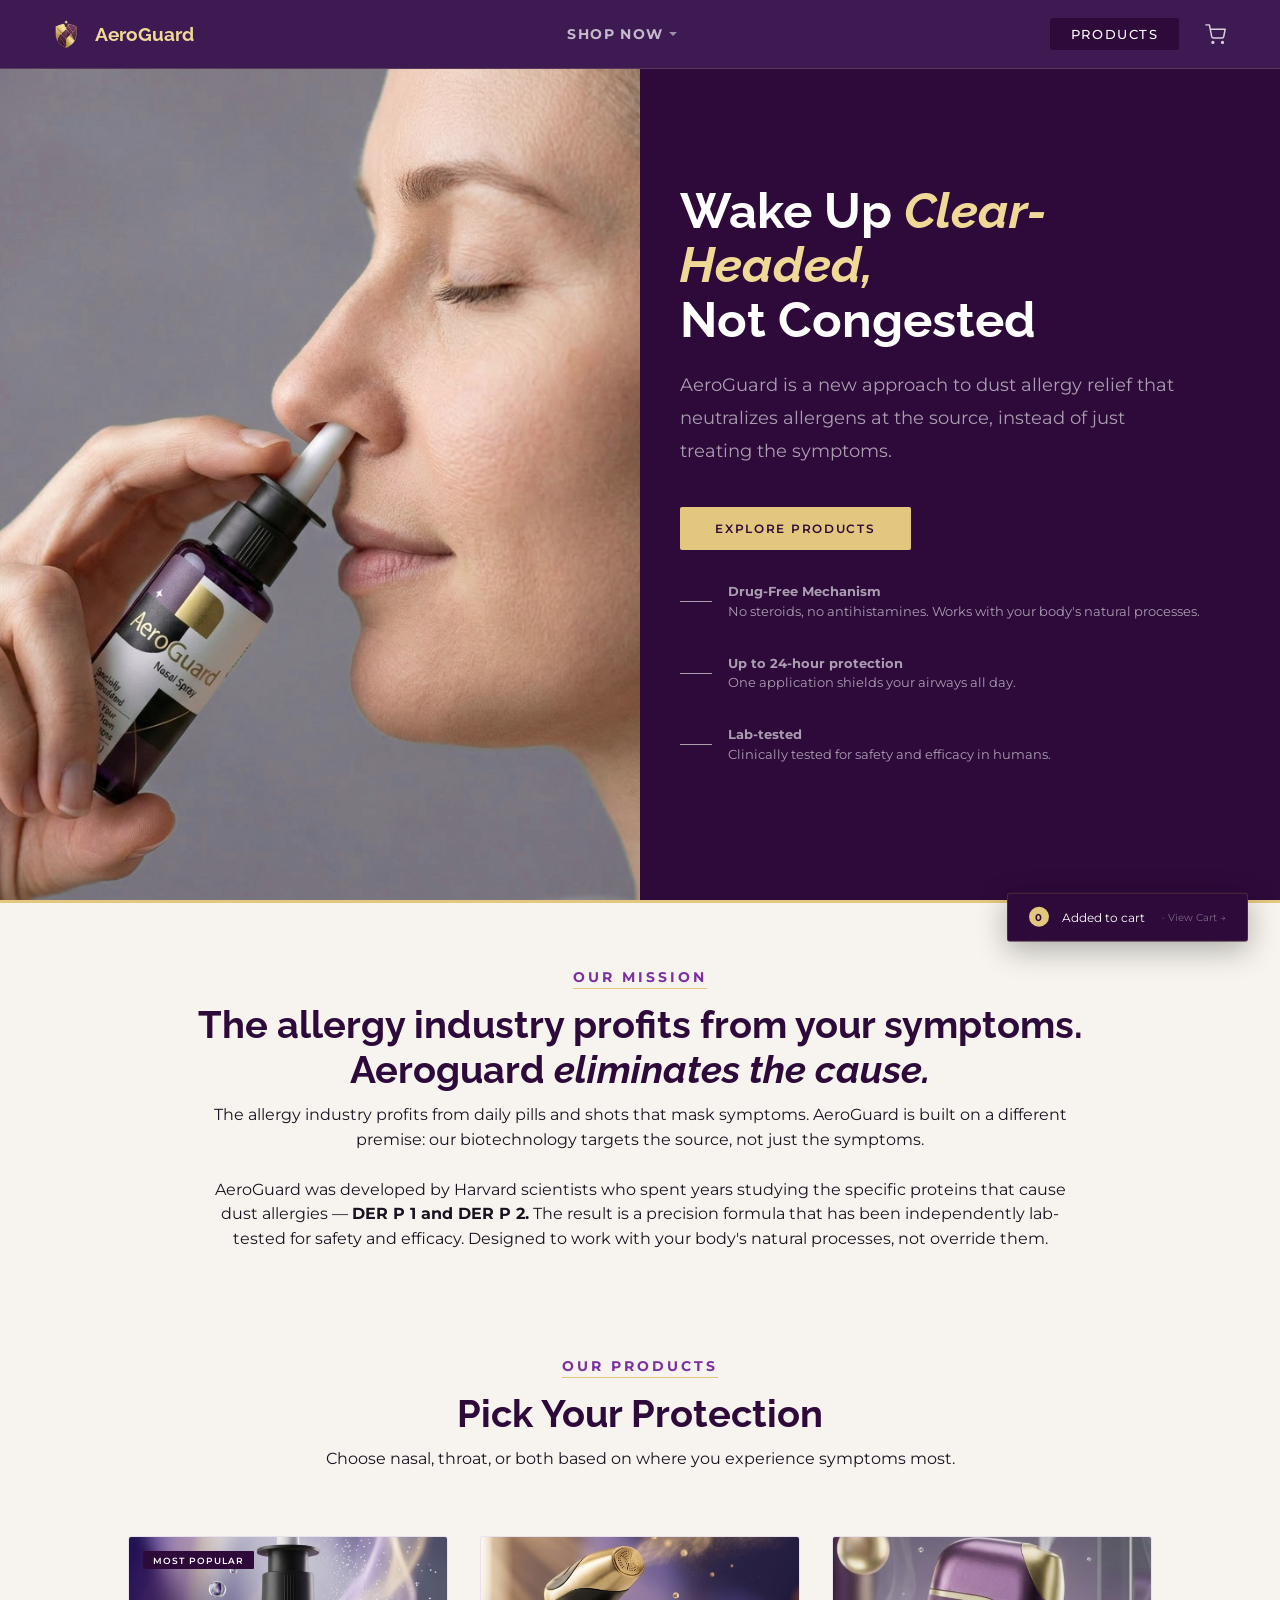
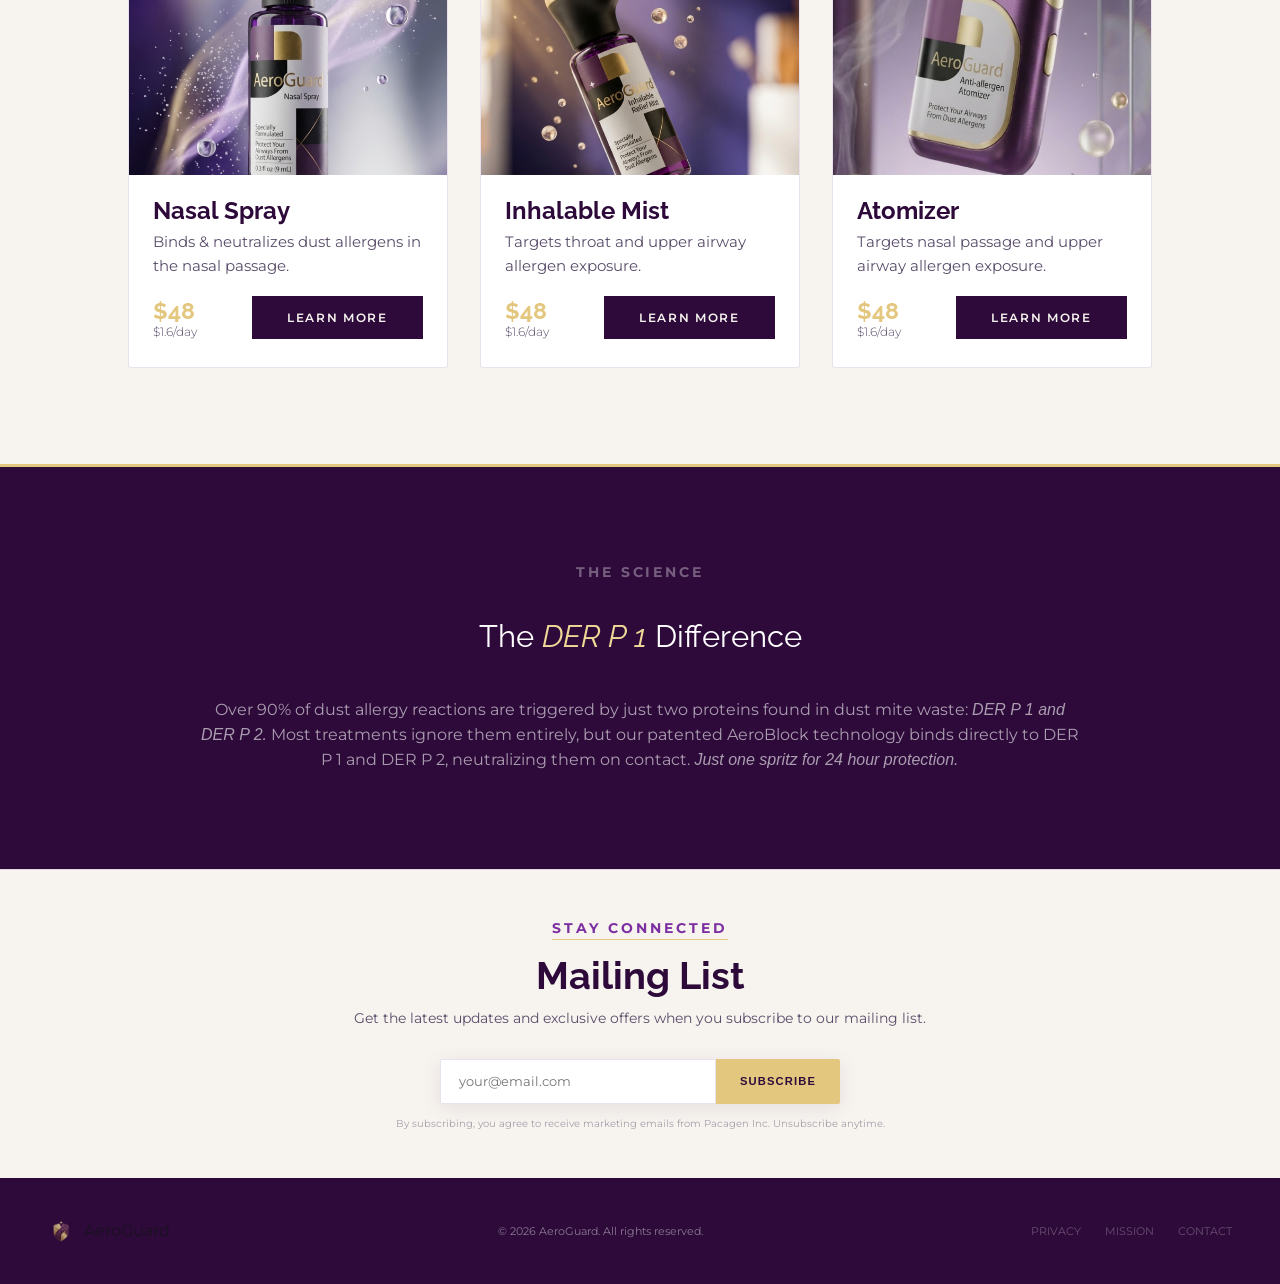
==== commit 3406f49b: "preproduct section cohesion" ====
--- a/index.html
+++ b/index.html
@@ -24,7 +24,7 @@
 <section class="hero">
   <div class="hero-text fade-up">
     <h1 class="hero-title">Wake Up <em>Clear-Headed,</em><br>Not Congested</h1>
-    <p class="hero-body">AeroGuard is a new approach to dust allergy relief that neutralizes allergens at the source instead of just treating the symptoms.</p>
+    <p class="hero-body">AeroGuard is a new approach to dust allergy relief that neutralizes allergens at the source, instead of just treating the symptoms.</p>
     
     <a href="#products" class="hero-cta">Explore Products</a>
     
@@ -58,7 +58,7 @@
   </div>
 </section>
 
-<section class="science" id="mission">
+<section class="preproduct" id="preproduct">
   <div class="section-header fade-up">
     <div class="section-eyebrow fade-up">Our Mission</div>
     <h2 class="section-title fade-up">
@@ -139,7 +139,7 @@
   </div>
 </section>
 
-<section class="statement" id="science">
+<section class="statement" id="statement">
   <div class="statement-kicker fade-up">The Science</div>
   <p class="statement-body fade-up">The <em>DER P 1</em> Difference</p>
   <br><br>
--- a/assets/css/landing-styles.css
+++ b/assets/css/landing-styles.css
@@ -147,16 +147,6 @@
   font-weight: 400; /* Semi-bold weight */
 }
 
-
-.science {
-  padding: 1.5rem 1.5rem 1.5rem; 
-  background: var(--cream);
-  border-top: 3px solid var(--gold);
-}
-@media (min-width: 860px) { .science { padding: 4rem 1.5rem 1rem; } }
-
-/*--- product section text? ---*/
-/* Center the Product Section Header */
 .section-header {
   text-align: center; /* Centers text globally within the header */
   margin-bottom: 4rem; /* Restores original spacing before the grid */
@@ -175,6 +165,13 @@
 }
 
 /* ── PRODUCT SECTION ────────────────────────────────────── */
+
+.preproduct {
+  padding: 2rem 1.5rem 2rem; 
+  background: var(--cream);
+  border-top: 3px solid var(--gold);
+}
+@media (min-width: 860px) { .preproduct { padding: 4rem 1.5rem 1rem; } }
 
 .products { padding: 3rem 1.5rem; background: var(--cream); }
 @media (min-width: 860px) { .products { padding: 1.5rem 3rem 6rem; } }
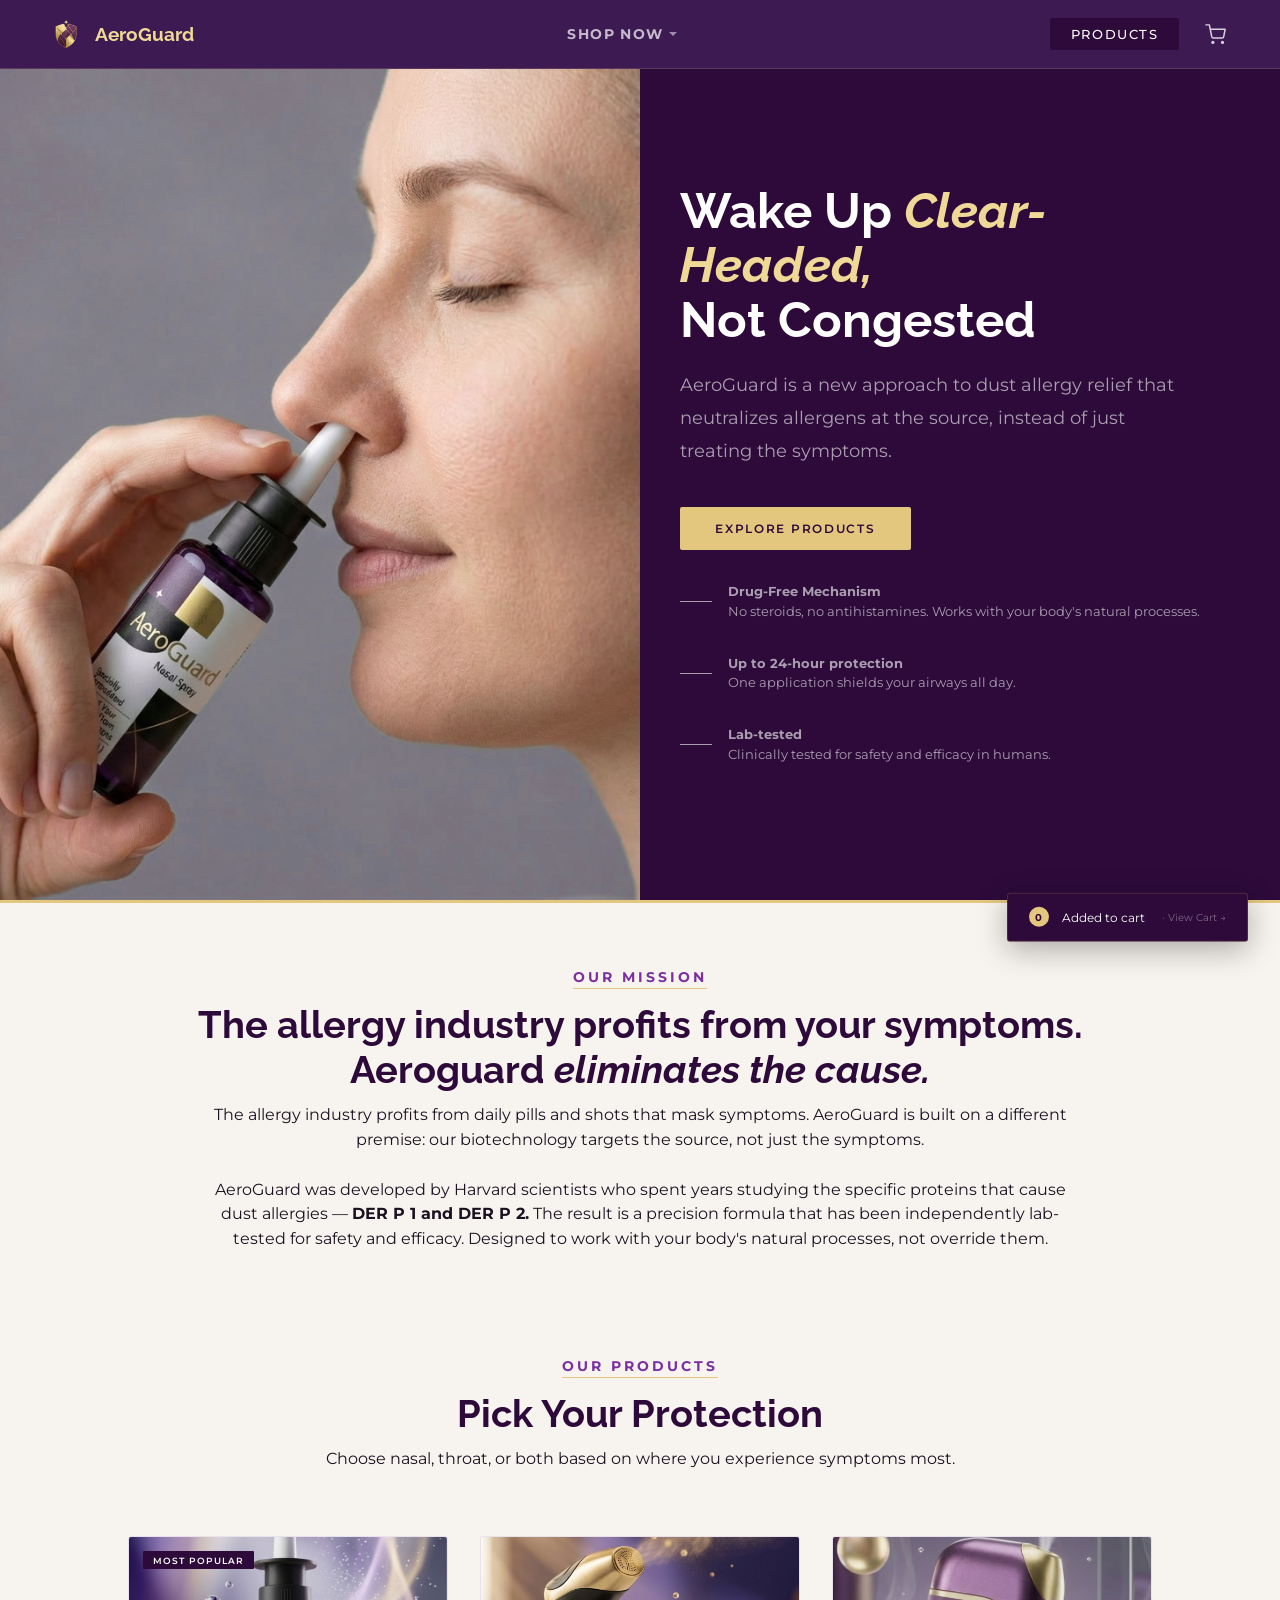
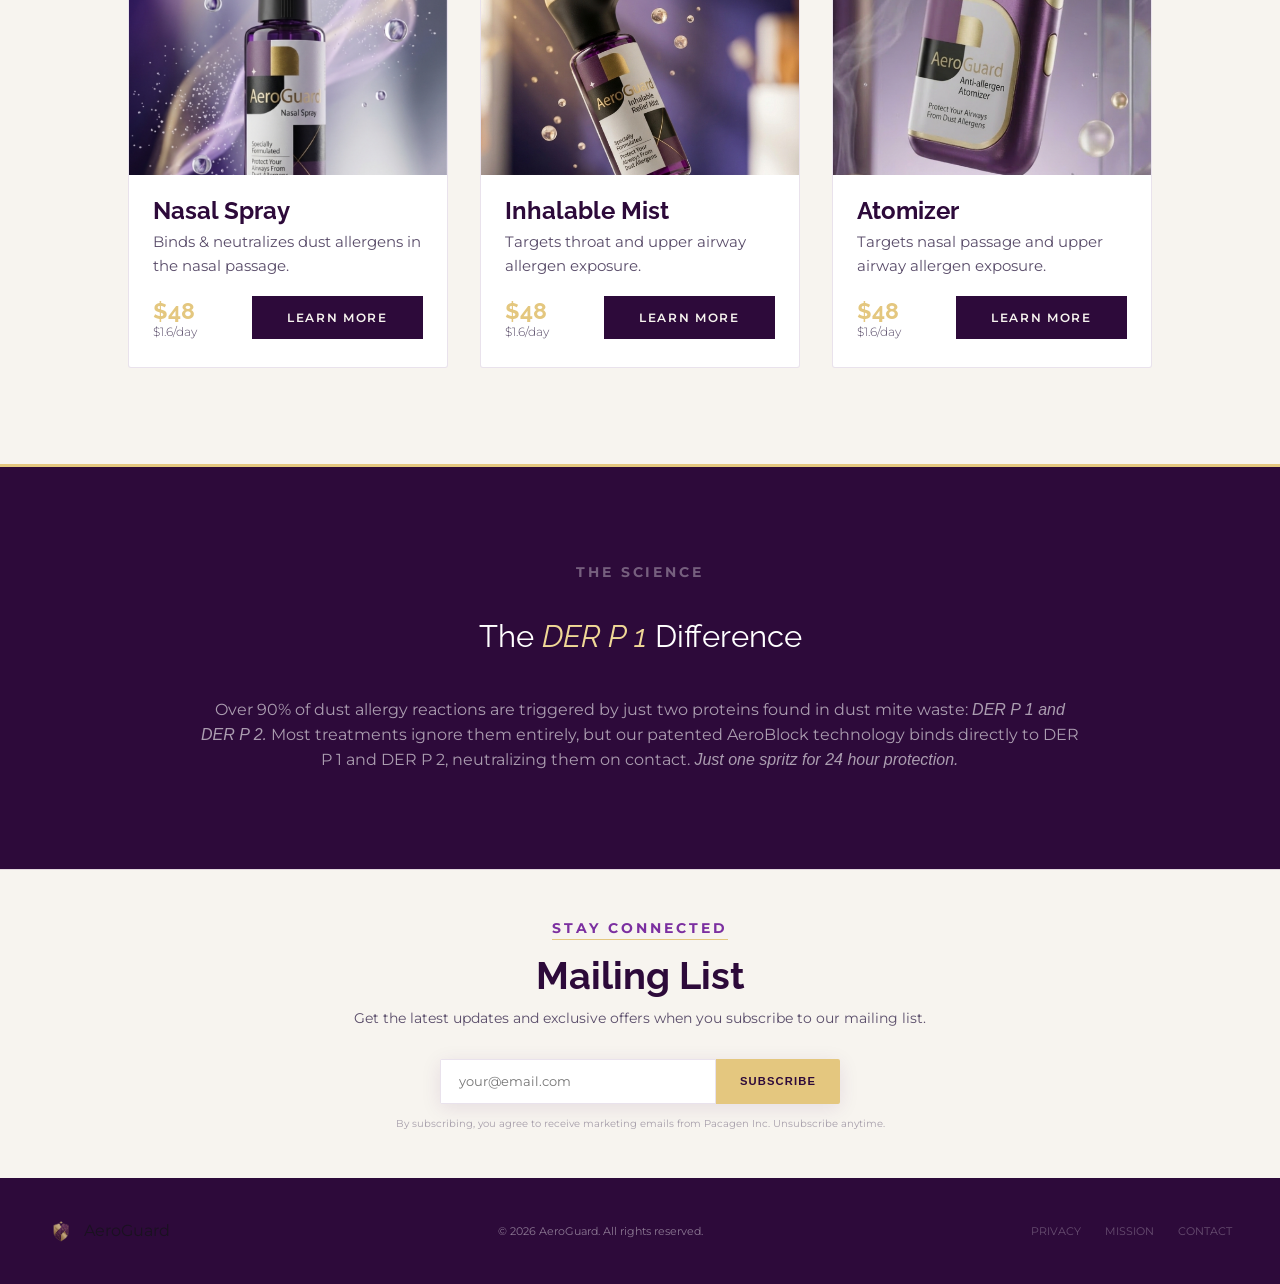
==== commit f45bd044: "PDP graphics and color changes" ====
--- a/index.html
+++ b/index.html
@@ -85,7 +85,7 @@
     <div class="product-card fade-up">
       <div class="product-img-wrap" onclick="window.location.href='products/nasalspray.html'" style="cursor: pointer;">
         <div class="product-badge badge-best">Most Popular</div>
-        <img src ="assets/images/nasal_spray_product.png" alt="AeroGuard Nasal Spray">
+        <img src ="assets/images/nasalspray_product.png" alt="AeroGuard Nasal Spray">
       </div>
       <div class="product-info">
         <div class="product-name" onclick="window.location.href='products/nasalspray.html'" style="cursor: pointer;">Nasal Spray</div>
